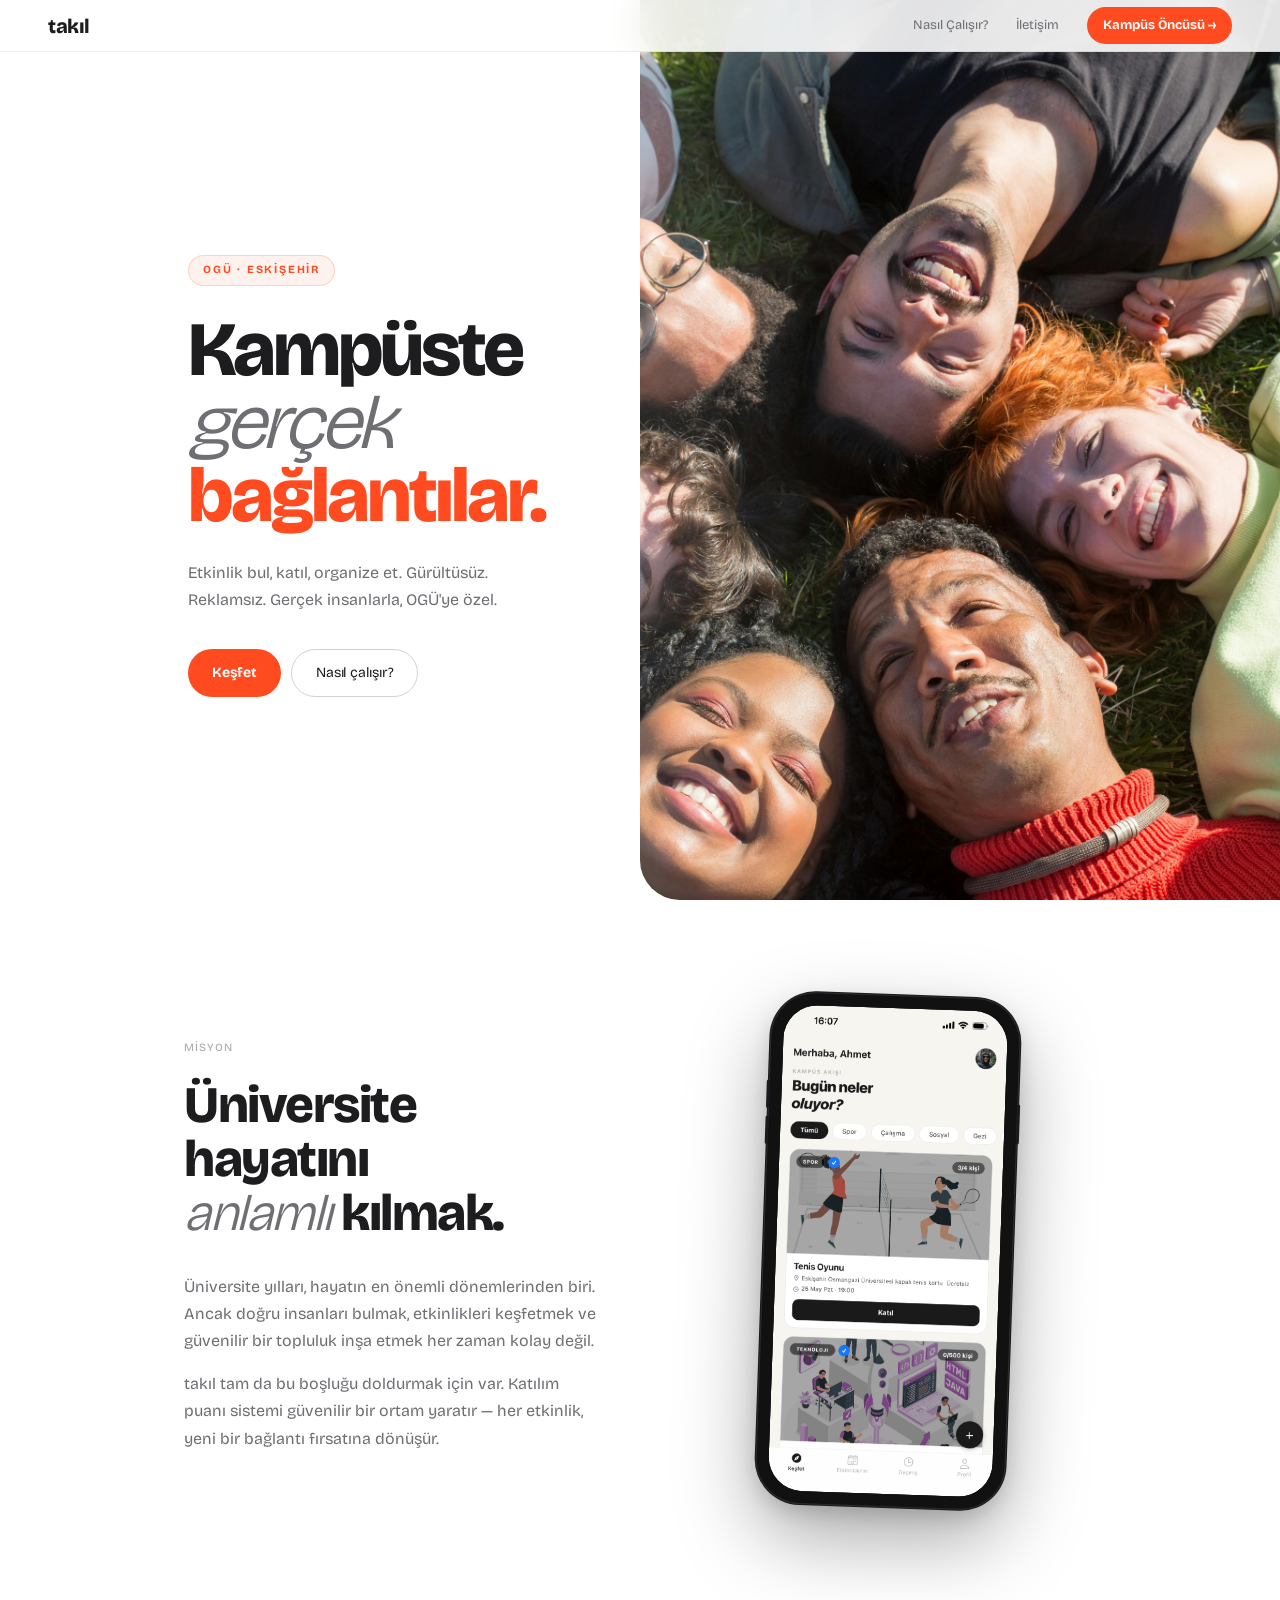
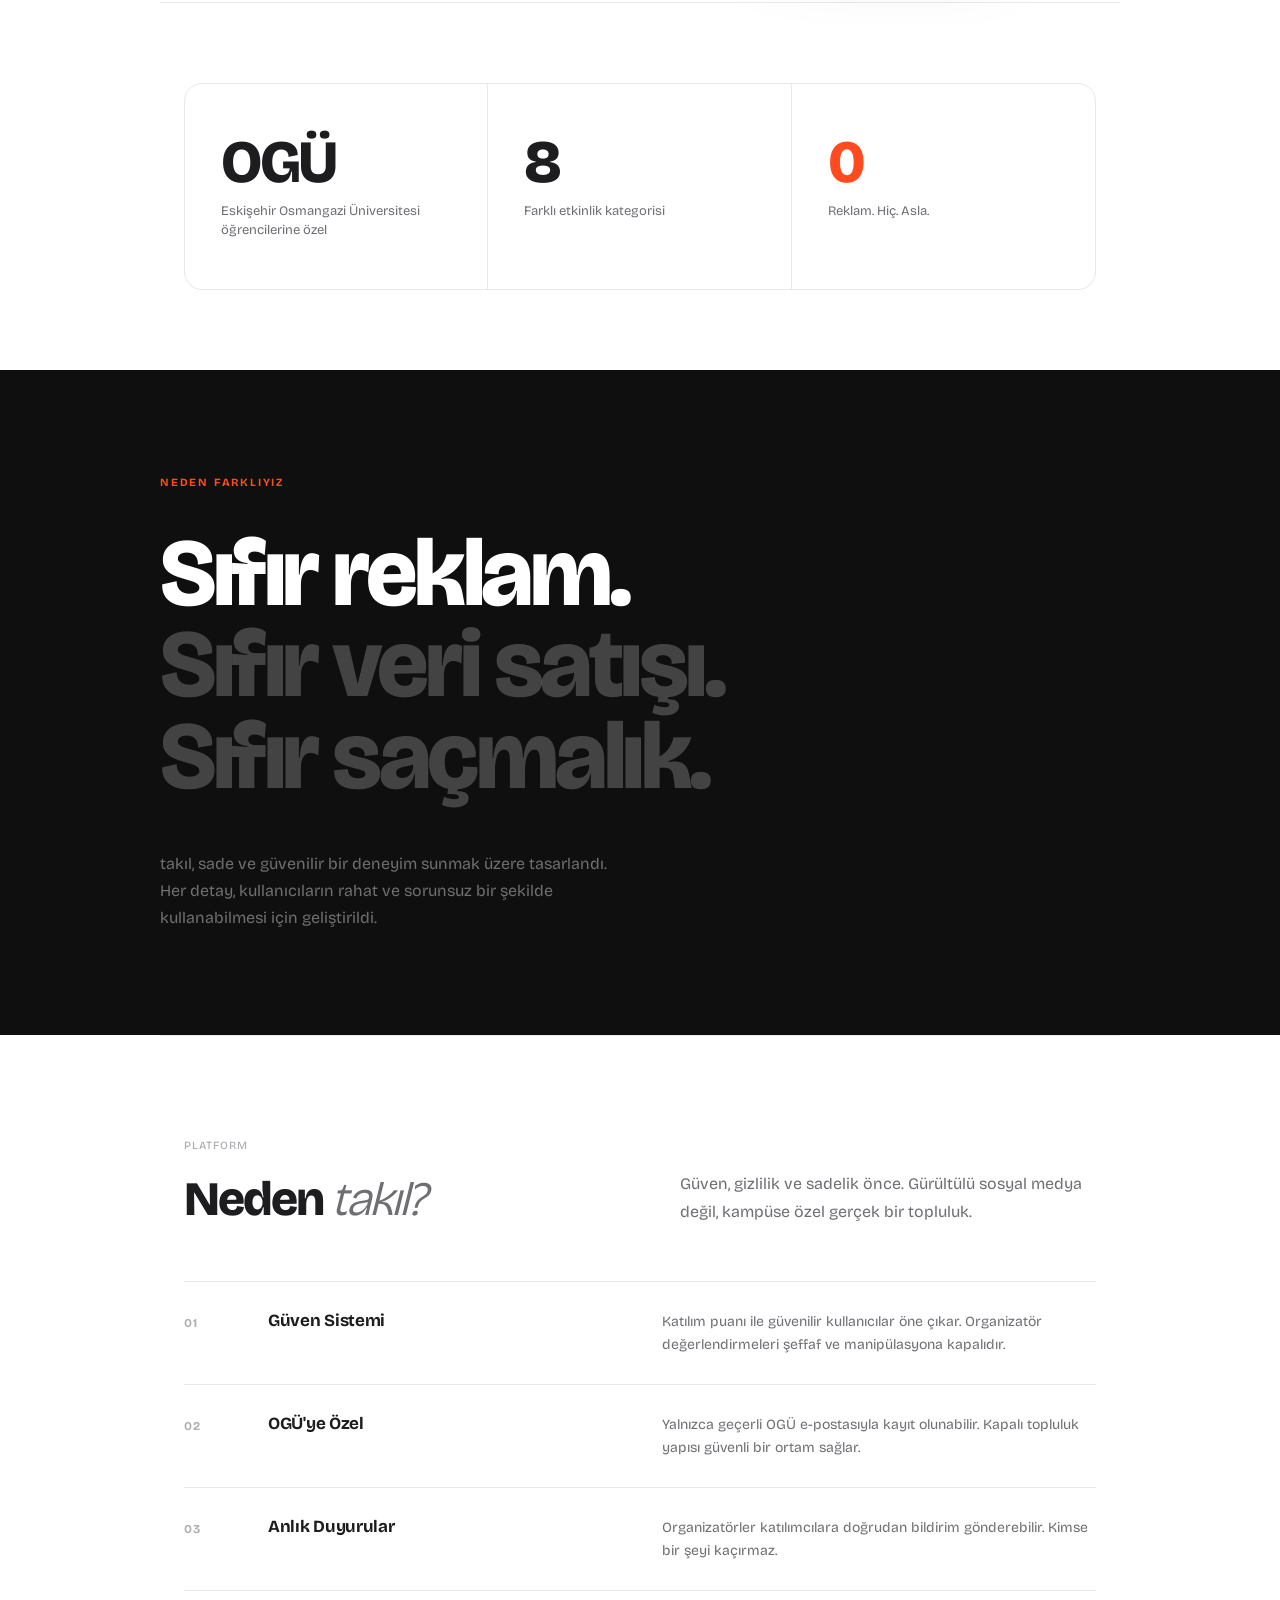
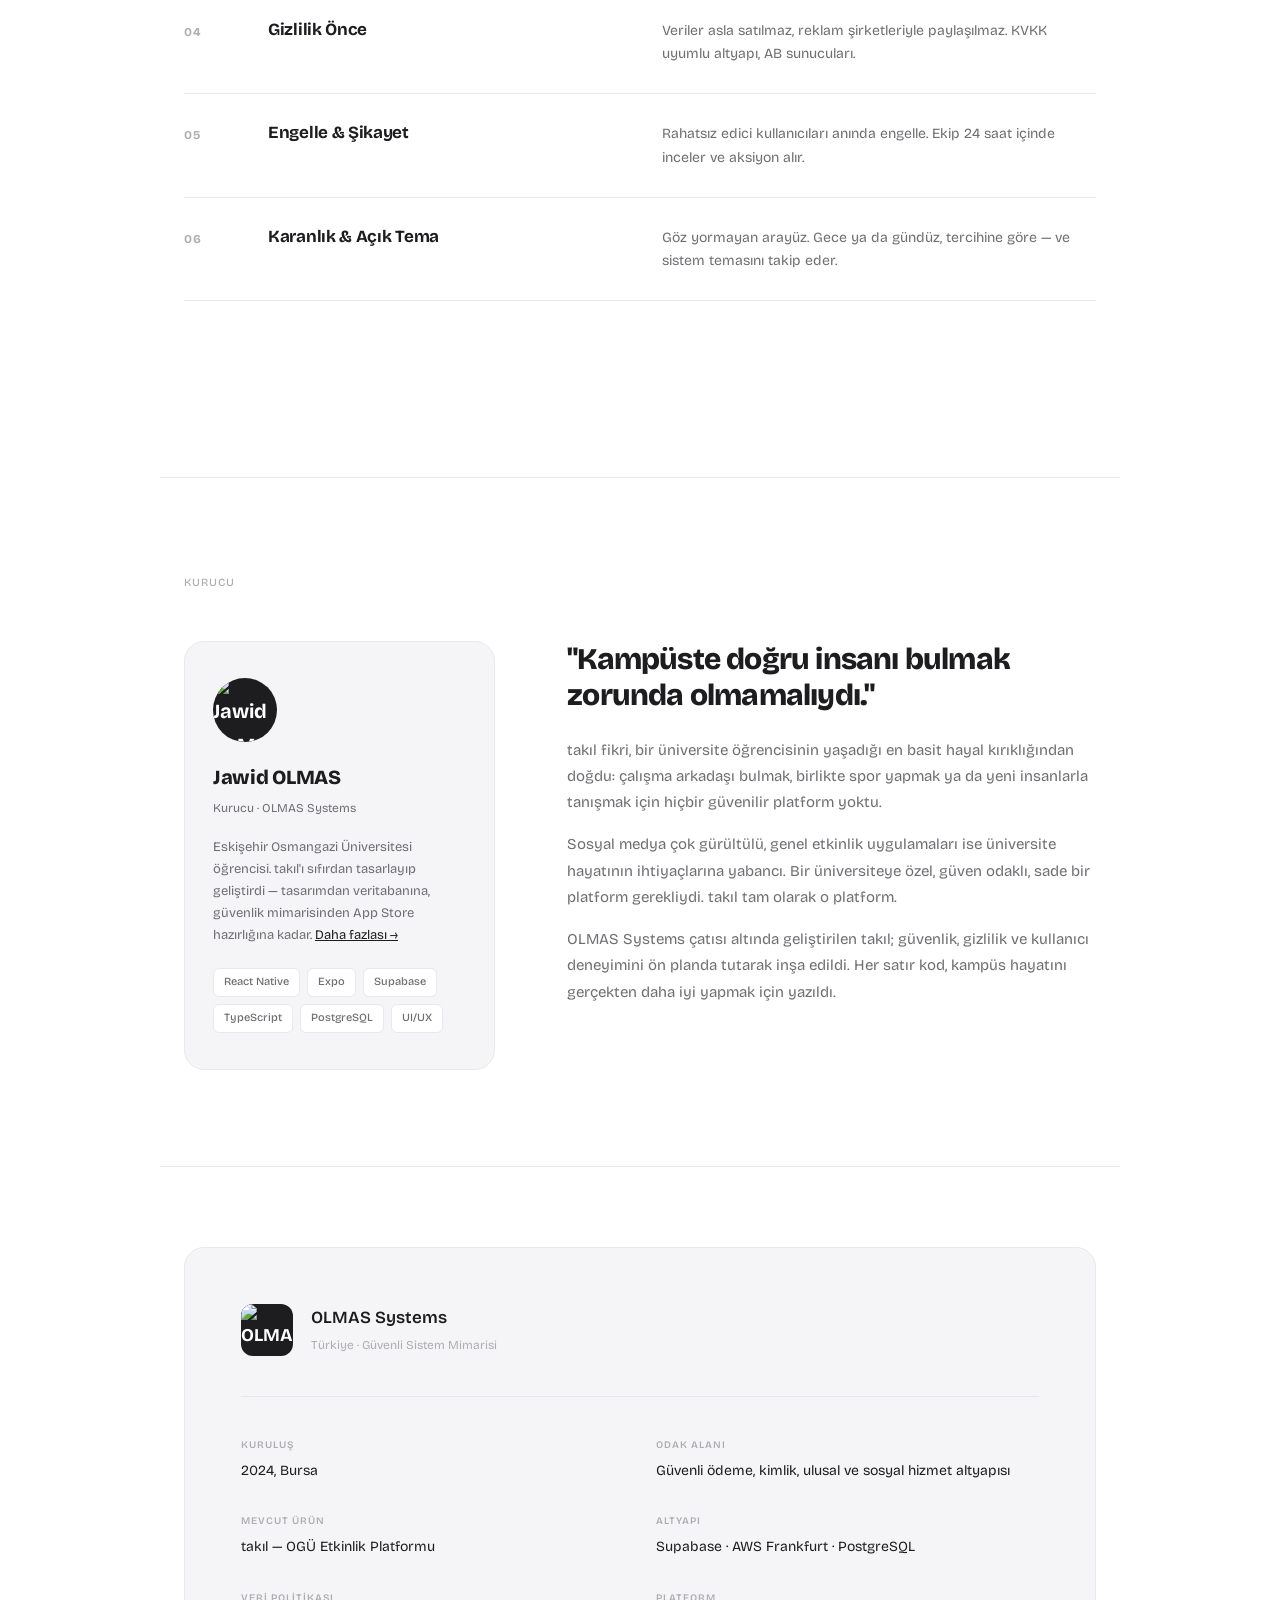
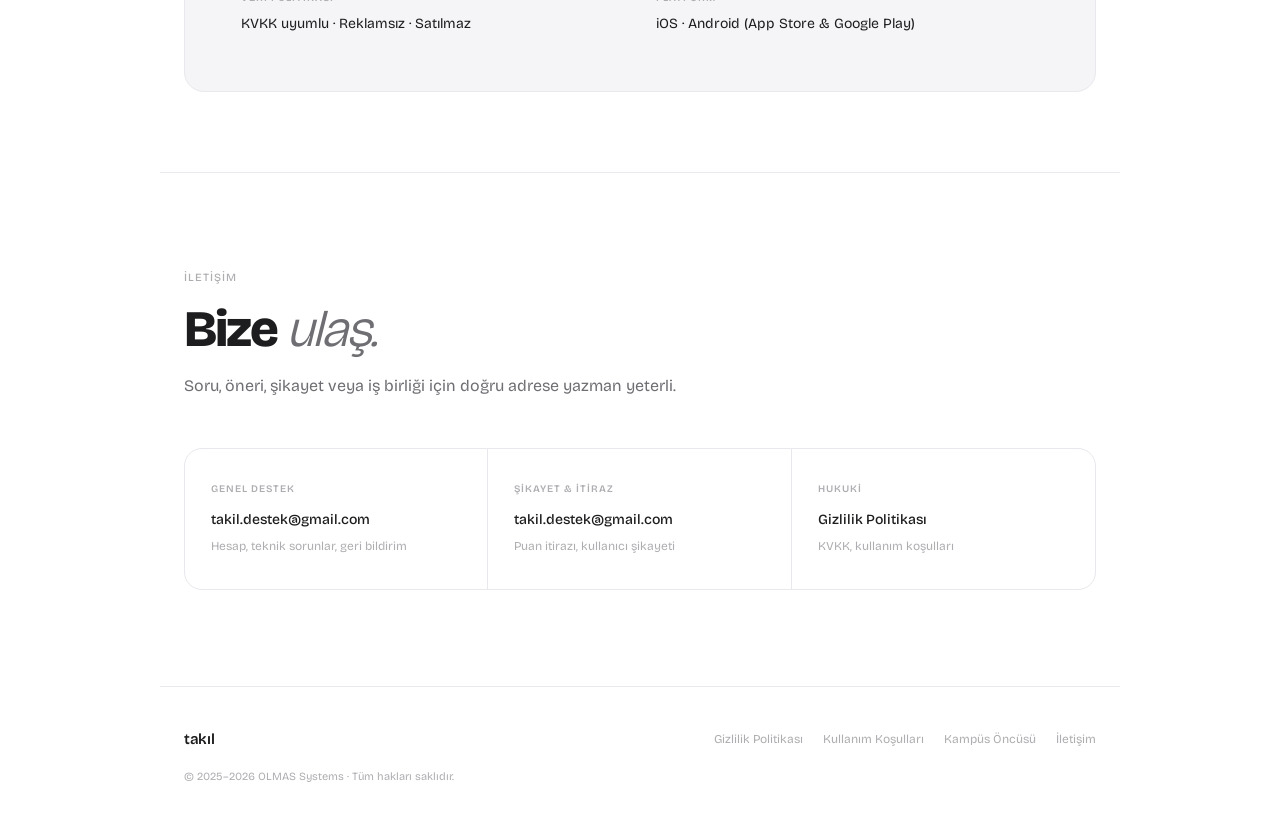
==== index.html @ 7ed05821 "Update index.html" ====
<!DOCTYPE html>
<html lang="tr">
<head>
  <meta charset="UTF-8" />
  <meta name="viewport" content="width=device-width, initial-scale=1.0" />
  <title>takıl — Kampüste gerçek şeyler yap</title>
  <meta name="description" content="takıl, Eskişehir Osmangazi Üniversitesi öğrencileri için sosyal etkinlik platformu." />
  <link rel="icon" type="image/png" href="/favicon.png" />
  <link rel="apple-touch-icon" sizes="180x180" href="/mb-favicon.png" />
  <meta name="theme-color" content="#ffffff" />
  <link rel="preconnect" href="https://fonts.googleapis.com">
  <link rel="preconnect" href="https://fonts.gstatic.com" crossorigin>
  <link href="https://fonts.googleapis.com/css2?family=Bricolage+Grotesque:opsz,wght@12..96,300..800&display=swap" rel="stylesheet">
  <link rel="stylesheet" href="takil.css" />
  <style>

    /* ── ROOT ── */
    :root {
      --accent:      #FF4B1F;
      --accent-soft: rgba(255, 75, 31, 0.08);
      --accent-mid:  rgba(255, 75, 31, 0.20);
    }
    body { font-family: 'Bricolage Grotesque', -apple-system, sans-serif; }

    /* ── NAV ─────────────────────────────────────────────── */
    .nav-logo { font-weight: 800; font-size: 20px; letter-spacing: -0.5px; }
    .nav-cta, .nav-links a.nav-cta { background: var(--accent); font-weight: 700; }
    .nav-cta:hover { opacity: 0.88; }

    /* Hamburger */
    .nav-hamburger {
      display: none;
      flex-direction: column;
      justify-content: center;
      gap: 5px;
      width: 36px;
      height: 36px;
      cursor: pointer;
      background: none;
      border: none;
      padding: 4px;
    }
    .nav-hamburger span {
      display: block;
      width: 22px;
      height: 2px;
      background: var(--text-1);
      border-radius: 2px;
      transition: transform 0.25s, opacity 0.25s;
      transform-origin: center;
    }
    .nav-hamburger.open span:nth-child(1) { transform: translateY(7px) rotate(45deg); }
    .nav-hamburger.open span:nth-child(2) { opacity: 0; }
    .nav-hamburger.open span:nth-child(3) { transform: translateY(-7px) rotate(-45deg); }

    /* Mobile nav overlay */
    .mobile-menu {
      display: none;
      position: fixed;
      top: var(--nav-h);
      left: 0; right: 0; bottom: 0;
      background: rgba(255,255,255,0.97);
      backdrop-filter: blur(20px);
      -webkit-backdrop-filter: blur(20px);
      z-index: 150;
      flex-direction: column;
      align-items: flex-start;
      padding: 32px 28px;
      gap: 4px;
    }
    .mobile-menu.open { display: flex; }
    .mobile-menu a {
      font-size: 26px;
      font-weight: 800;
      letter-spacing: -1px;
      color: var(--text-1);
      text-decoration: none;
      padding: 10px 0;
      border-bottom: 1px solid var(--border-l);
      width: 100%;
      transition: color 0.15s;
    }
    .mobile-menu a:last-child { border-bottom: none; }
    .mobile-menu a.mobile-cta {
      color: var(--accent);
      font-size: 26px;
    }

    /* ── HERO SPLIT ── */
    .hero-split {
      display: grid;
      grid-template-columns: 1fr 1fr;
      min-height: 100svh;
    }

    .hero-left {
      display: flex;
      flex-direction: column;
      justify-content: center;
      padding: calc(var(--nav-h) + 80px) 72px 80px 72px;
      max-width: 560px;
      margin-left: auto;
    }

    .hero-kicker {
      display: inline-flex;
      align-items: center;
      gap: 8px;
      font-size: 11px;
      font-weight: 700;
      letter-spacing: 1.8px;
      text-transform: uppercase;
      color: var(--accent);
      background: var(--accent-soft);
      border: 1px solid var(--accent-mid);
      border-radius: 100px;
      padding: 5px 14px;
      margin-bottom: 28px;
      width: fit-content;
    }

    .hero-left h1 {
      font-size: clamp(52px, 6vw, 88px);
      font-weight: 800;
      line-height: 0.95;
      letter-spacing: -3px;
      color: var(--text-1);
      margin-bottom: 28px;
    }
    .hero-left h1 .accent { color: var(--accent); }
    .hero-left h1 em {
      font-style: italic;
      font-weight: 300;
      color: var(--text-2);
    }

    .hero-desc {
      font-size: 16px;
      color: var(--text-2);
      line-height: 1.65;
      max-width: 380px;
      margin-bottom: 36px;
      font-weight: 400;
    }

    .hero-actions { display: flex; gap: 10px; flex-wrap: wrap; }

    .btn-primary {
      background: var(--accent);
      font-weight: 700;
      letter-spacing: -0.2px;
    }

    /* logo badge overlay on photo */
    .hero-logo-badge {
      position: absolute;
      top: 20px;
      left: 20px;
      width: 48px;
      height: 48px;
      border-radius: 14px;
      overflow: hidden;
      box-shadow: 0 2px 8px rgba(0,0,0,0.18), 0 0 0 1.5px rgba(255,255,255,0.55);
    }
    .hero-logo-badge img {
      width: 100%;
      height: 100%;
      object-fit: cover;
      display: block;
      border-radius: 0;
    }

    /* right photo panel */
    .hero-photo {
      position: relative;
      overflow: hidden;
      border-radius: 0 0 0 40px;
    }
    .hero-photo img {
      width: 100%;
      height: 100%;
      object-fit: cover;
      object-position: center 30%;
      display: block;
    }
    .hero-photo-overlay {
      position: absolute;
      inset: 0;
      background: linear-gradient(
        to right,
        rgba(255,255,255,0.12) 0%,
        transparent 40%
      );
    }

    /* ── MISSION ──── */
    .mission-layout {
      display: grid;
      grid-template-columns: 1fr 1fr;
      gap: 80px;
      align-items: center;
    }
    .mission-statement {
      font-size: clamp(32px, 4vw, 52px);
      font-weight: 800;
      line-height: 1.05;
      letter-spacing: -1.5px;
      color: var(--text-1);
      margin-top: 20px;
      margin-bottom: 32px;
    }
    .mission-statement em {
      font-style: italic;
      font-weight: 300;
      color: var(--text-2);
    }
    .mission-body {
      font-size: 16px;
      color: var(--text-2);
      line-height: 1.7;
      margin-bottom: 16px;
    }

    /* Phone mockup */
    .phone-wrap {
      display: flex;
      justify-content: center;
      align-items: center;
    }
    .phone-frame {
      position: relative;
      width: 248px;
      background: #111;
      border-radius: 44px;
      padding: 12px;
      box-shadow:
        0 0 0 1px rgba(255,255,255,0.08),
        0 0 0 2px #1a1a1a,
        0 32px 80px rgba(0,0,0,0.35),
        0 8px 20px rgba(0,0,0,0.15);
      transform: rotate(2deg);
    }
    .phone-screen {
      width: 100%;
      border-radius: 34px;
      display: block;
      overflow: hidden;
    }
    .phone-screen img {
      width: 100%;
      display: block;
      border-radius: 34px;
    }
    .phone-side-btn {
      position: absolute;
      background: #1a1a1a;
      border-radius: 3px;
    }
    .phone-side-btn.vol-up  { width: 3px; height: 28px; left: -3px; top: 88px; }
    .phone-side-btn.vol-dn  { width: 3px; height: 28px; left: -3px; top: 124px; }
    .phone-side-btn.power   { width: 3px; height: 40px; right: -3px; top: 104px; }

    /* ── STATS ────── */
    .stat-item { text-align: left; padding: 48px 36px; }
    .stat-num {
      font-size: 60px;
      font-weight: 800;
      line-height: 1;
      letter-spacing: -2.5px;
    }
    .stat-num.hot { color: var(--accent); }
    .stat-desc {
      font-size: 13px;
      color: var(--text-2);
      margin-top: 10px;
      line-height: 1.5;
    }

    /* ── MANIFESTO ───────────────────────────────────────── */
    .manifesto-block {
      background: #0f0f0f;
      padding: 104px 24px;
    }
    .manifesto-inner { max-width: var(--max-w); margin: 0 auto; }
    .manifesto-tag {
      font-size: 11px;
      font-weight: 700;
      letter-spacing: 1.8px;
      text-transform: uppercase;
      color: var(--accent);
      margin-bottom: 36px;
      display: block;
    }
    .manifesto-headline {
      font-size: clamp(52px, 7.5vw, 104px);
      font-weight: 800;
      line-height: 0.95;
      letter-spacing: -3.5px;
      color: #fff;
      margin-bottom: 48px;
    }
    .manifesto-headline .dim { color: rgba(255,255,255,0.22); }
    .manifesto-sub {
      font-size: 16px;
      color: rgba(255,255,255,0.4);
      max-width: 460px;
      line-height: 1.7;
      font-weight: 400;
    }

    /* ── FEATURES ────────────────────────────────────────── */
    .features-header {
      display: grid;
      grid-template-columns: 1fr 1fr;
      gap: 80px;
      align-items: end;
      margin-bottom: 56px;
    }
    .section-title { font-weight: 800; letter-spacing: -2px; }
    .section-title em { font-style: italic; font-weight: 300; color: var(--text-2); }
    .features-header-right p { font-size: 16px; color: var(--text-2); line-height: 1.7; }
    .features-lines { border-top: 1px solid var(--border-l); }
    .feature-line {
      display: grid;
      grid-template-columns: 52px 1fr 1.2fr;
      gap: 32px;
      align-items: start;
      padding: 28px 0;
      border-bottom: 1px solid var(--border-l);
      cursor: default;
    }
    .feature-line-num {
      font-size: 12px; font-weight: 700; color: var(--text-3);
      padding-top: 3px; letter-spacing: 0.5px; transition: color 0.15s;
    }
    .feature-line-title {
      font-size: 17px; font-weight: 700; color: var(--text-1);
      letter-spacing: -0.3px; line-height: 1.3; transition: color 0.15s;
    }
    .feature-line-desc { font-size: 14px; color: var(--text-2); line-height: 1.65; }
    .feature-line:hover .feature-line-num   { color: var(--accent); }
    .feature-line:hover .feature-line-title { color: var(--accent); }

    /* ── FOUNDER ─────────────────────────────────────────── */
    .founder-name { font-weight: 800; font-size: 20px; letter-spacing: -0.3px; }
    .founder-story h3 {
      font-size: clamp(22px, 2.5vw, 30px); font-weight: 800;
      letter-spacing: -0.8px; color: var(--text-1); line-height: 1.2; margin-bottom: 24px;
    }
    .founder-story p { font-size: 15px; color: var(--text-2); line-height: 1.75; margin-bottom: 16px; }

    /* ── CONTACT ─────────────────────────────────────────── */
    .contact-header h2 {
      font-size: clamp(32px, 4vw, 52px); font-weight: 800;
      letter-spacing: -2px; color: var(--text-1); line-height: 1.05;
      margin-top: 16px; margin-bottom: 16px;
    }
    .contact-header h2 em { font-style: italic; font-weight: 300; color: var(--text-2); }
    .contact-header p { font-size: 16px; color: var(--text-2); line-height: 1.65; }
    .contact-value:hover { color: var(--accent) !important; text-decoration: none; }

    /* ── RESPONSIVE ──────────────────────────────────────── */
    @media (max-width: 768px) {
      /* nav */
      .nav-links { display: none; }
      .nav-hamburger { display: flex; }
      nav { padding: 0 20px; }

      /* hero */
      .hero-split {
        grid-template-columns: 1fr;
        min-height: auto;
        padding-top: var(--nav-h);
      }
      .hero-photo {
        height: 55vw;
        order: -1;
        border-radius: 0 0 0 28px;
      }
      .hero-left {
        padding: 36px 24px 56px;
        max-width: 100%;
        margin-left: 0;
      }
      .hero-left h1 { font-size: clamp(44px, 11vw, 64px); letter-spacing: -2px; }

      /* mission */
      .mission-layout { grid-template-columns: 1fr; gap: 40px; }
      .phone-wrap { justify-content: center; }
      .phone-frame { width: 200px; }
      

      /* features */
      .features-header { grid-template-columns: 1fr; gap: 20px; 
      .feature-chevron { display: flex; }}
      @media (max-width: 768px) {
        .feature-line {
          grid-template-columns: 40px 1fr 28px;
          gap: 16px;
          cursor: pointer;
          -webkit-tap-highlight-color: transparent;
        }
        .feature-line-desc {
          display: none;
          grid-column: 2 / 4;
          padding-top: 6px;
          padding-bottom: 4px;
          font-size: 13px;
          color: var(--text-2);
          line-height: 1.65;
        }
        .feature-line.open .feature-line-desc { display: block; }
        .feature-chevron {
          width: 28px; height: 28px;
          border-radius: 50%;
          border: 1px solid var(--border-l);
          background: var(--bg-soft);
          display: flex; align-items: center; justify-content: center;
          flex-shrink: 0; margin-top: 0;
          transition: background 0.15s, transform 0.25s;
          color: var(--text-3);
          font-size: 16px; font-weight: 300; line-height: 1;
        }
        .feature-line.open .feature-chevron {
          background: var(--accent);
          color: #fff;
          transform: rotate(45deg);
          border-color: var(--accent);
        }
      }

      /* manifesto */
      .manifesto-block { padding: 72px 20px; }
      .manifesto-headline { letter-spacing: -2px; }

      .stat-item { padding: 32px 20px; }
      .stat-num { font-size: 44px; }
    }

    /* iPad photo width */
    @media (min-width: 769px) and (max-width: 1024px) {
      .hero-left { padding: calc(var(--nav-h) + 56px) 40px 56px 40px; max-width: 480px; margin-left: 0; }
      .hero-left h1 { font-size: clamp(48px, 5.5vw, 72px); }
      .hero-photo img { object-position: center 20%; }
      .hero-split { min-height: 90svh; }
      .feature-chevron { display: none; }
      .feature-line-desc { display: block; }
    }
    .feature-chevron { display: none; }
  </style>
</head>
<body>

  <!-- NAV -->
  <nav>
    <a class="nav-logo" href="index.html">takıl</a>
    <div class="nav-links">
      <a href="how-it-works.html">Nasıl Çalışır?</a>
      <a href="#contact">İletişim</a>
      <a href="ambassadors.html" class="nav-cta">Kampüs Öncüsü →</a>
    </div>
    <button class="nav-hamburger" id="hamburger" aria-label="Menü">
      <span></span><span></span><span></span>
    </button>
  </nav>

  <!-- MOBILE MENU -->
  <div class="mobile-menu" id="mobileMenu">
    <a href="how-it-works.html" onclick="closeMenu()">Nasıl Çalışır?</a>
    <a href="ambassadors.html" onclick="closeMenu()">Kampüs Öncüsü</a>
    <a href="#contact" onclick="closeMenu()">İletişim</a>
    <a href="privacy-policy.html" onclick="closeMenu()">Gizlilik Politikası</a>
    <a href="terms.html" onclick="closeMenu()">Kullanım Koşulları</a>
  <div class="mobile-menu-brand">
  <span class="mmb-name"><span class="mmb-accent">OLMAS</span> Systems</span>
  <span class="mmb-sub">© 2025–2026 · Tüm hakları saklıdır</span>
  </div>
  </div>

  <!-- HERO -->
  <div class="hero-split">
    <div class="hero-left">
      <span class="hero-kicker">OGÜ · Eskişehir</span>
      <h1>Kampüste<br><em>gerçek</em><br><span class="accent">bağlantılar.</span></h1>
      <p class="hero-desc">
        Etkinlik bul, katıl, organize et.
        Gürültüsüz. Reklamsız. Gerçek insanlarla,
        OGÜ'ye özel.
      </p>
      <div class="hero-actions">
        <a href="#mission" class="btn-primary">Keşfet</a>
        <a href="how-it-works.html" class="btn-ghost">Nasıl çalışır?</a>
      </div>
    </div>
    <div class="hero-photo">
      <img
        src="Img/image1.jpg"
        alt="OGÜ kampüs öğrencileri"
        loading="eager"
      />
      <div class="hero-photo-overlay"></div>
    </div>
  </div>

  <!-- MISSION -->
  <section id="mission">
    <div class="mission-layout">
      <div>
        <span class="label">Misyon</span>
        <h2 class="mission-statement">Üniversite hayatını<br><em>anlamlı</em> kılmak.</h2>
        <p class="mission-body">
          Üniversite yılları, hayatın en önemli dönemlerinden biri.
          Ancak doğru insanları bulmak, etkinlikleri keşfetmek ve
          güvenilir bir topluluk inşa etmek her zaman kolay değil.
        </p>
        <p class="mission-body">
          takıl tam da bu boşluğu doldurmak için var.
          Katılım puanı sistemi güvenilir bir ortam yaratır —
          her etkinlik, yeni bir bağlantı fırsatına dönüşür.
        </p>
      </div>
      <div class="phone-wrap">
        <div class="phone-frame">
          <div class="phone-side-btn vol-up"></div>
          <div class="phone-side-btn vol-dn"></div>
          <div class="phone-side-btn power"></div>
          <div class="phone-screen">
            <img src="Img/image3.png" alt="takıl uygulama ekranı" />
          </div>
        </div>
      </div>
    </div>
  </section>

  <hr class="divider" />

  <!-- STATS -->
  <section style="padding-top: 80px; padding-bottom: 80px;">
    <div class="stats-row">
      <div class="stat-item">
        <div class="stat-num">OGÜ</div>
        <div class="stat-desc">Eskişehir Osmangazi Üniversitesi öğrencilerine özel</div>
      </div>
      <div class="stat-item">
        <div class="stat-num">8</div>
        <div class="stat-desc">Farklı etkinlik kategorisi</div>
      </div>
      <div class="stat-item">
        <div class="stat-num hot">0</div>
        <div class="stat-desc">Reklam. Hiç. Asla.</div>
      </div>
    </div>
  </section>

  <!-- MANIFESTO -->
  <div class="manifesto-block">
    <div class="manifesto-inner">
      <span class="manifesto-tag">Neden Farklıyız</span>
      <p class="manifesto-headline">
        Sıfır reklam.<br>
        <span class="dim">Sıfır veri satışı.</span><br>
        <span class="dim">Sıfır saçmalık.</span>
      </p>
      <p class="manifesto-sub">
        takıl, sade ve güvenilir bir deneyim sunmak üzere tasarlandı.
        Her detay, kullanıcıların rahat ve sorunsuz bir şekilde kullanabilmesi için geliştirildi.
      </p>
    </div>
  </div>

  <hr class="divider" />

  <!-- FEATURES -->
  <section id="features" style="padding-top: 96px;">
    <div class="features-header">
      <div class="features-header-left">
        <span class="label">Platform</span>
        <h2 class="section-title" style="margin-top:16px;">Neden <em>takıl?</em></h2>
      </div>
      <div class="features-header-right">
        <p>Güven, gizlilik ve sadelik önce. Gürültülü sosyal medya değil, kampüse özel gerçek bir topluluk.</p>
      </div>
    </div>
    <div class="features-lines">
      <div class="feature-line">
        <div class="feature-line-num">01</div>
        <div class="feature-line-title">Güven Sistemi</div>
        <div class="feature-line-desc">Katılım puanı ile güvenilir kullanıcılar öne çıkar. Organizatör değerlendirmeleri şeffaf ve manipülasyona kapalıdır.</div>
        <div class="feature-chevron">+</div>
      </div>
      <div class="feature-line">
        <div class="feature-line-num">02</div>
        <div class="feature-line-title">OGÜ'ye Özel</div>
        <div class="feature-line-desc">Yalnızca geçerli OGÜ e-postasıyla kayıt olunabilir. Kapalı topluluk yapısı güvenli bir ortam sağlar.</div>
         <div class="feature-chevron">+</div>
      </div>
      <div class="feature-line">
        <div class="feature-line-num">03</div>
        <div class="feature-line-title">Anlık Duyurular</div>
        <div class="feature-line-desc">Organizatörler katılımcılara doğrudan bildirim gönderebilir. Kimse bir şeyi kaçırmaz.</div>
         <div class="feature-chevron">+</div>
      </div>
      <div class="feature-line">
        <div class="feature-line-num">04</div>
        <div class="feature-line-title">Gizlilik Önce</div>
        <div class="feature-line-desc">Veriler asla satılmaz, reklam şirketleriyle paylaşılmaz. KVKK uyumlu altyapı, AB sunucuları.</div>
         <div class="feature-chevron">+</div>
      </div>
      <div class="feature-line">
        <div class="feature-line-num">05</div>
        <div class="feature-line-title">Engelle &amp; Şikayet</div>
        <div class="feature-line-desc">Rahatsız edici kullanıcıları anında engelle. Ekip 24 saat içinde inceler ve aksiyon alır.</div>
          <div class="feature-chevron">+</div>
      </div>
      <div class="feature-line">
        <div class="feature-line-num">06</div>
        <div class="feature-line-title">Karanlık &amp; Açık Tema</div>
        <div class="feature-line-desc">Göz yormayan arayüz. Gece ya da gündüz, tercihine göre — ve sistem temasını takip eder.</div>
          <div class="feature-chevron">+</div>
      </div>
    </div>
  </section>

  <hr class="divider" style="margin-top: 80px;" />

  <!-- FOUNDER -->
  <section id="founder">
    <span class="label" style="display:block; margin-bottom:48px;">Kurucu</span>
    <div class="founder-wrap">
      <div>
        <div class="founder-card">
          <div class="founder-avatar">
            <img src="https://raw.githubusercontent.com/jawidolmas/takil-legal/refs/heads/main/Image2.jpg" alt="Jawid OLMAS" />
          </div>
          <div class="founder-name">Jawid OLMAS</div>
          <div class="founder-role">Kurucu · OLMAS Systems</div>
          <div class="founder-bio">
            Eskişehir Osmangazi Üniversitesi öğrencisi. takıl'ı sıfırdan tasarlayıp geliştirdi —
            tasarımdan veritabanına, güvenlik mimarisinden App Store hazırlığına kadar.
            <a href="founders.html">Daha fazlası →</a>
          </div>
          <div class="founder-tags">
            <span class="founder-tag">React Native</span>
            <span class="founder-tag">Expo</span>
            <span class="founder-tag">Supabase</span>
            <span class="founder-tag">TypeScript</span>
            <span class="founder-tag">PostgreSQL</span>
            <span class="founder-tag">UI/UX</span>
          </div>
        </div>
      </div>
      <div class="founder-story">
        <h3>"Kampüste doğru insanı bulmak zorunda olmamalıydı."</h3>
        <p>takıl fikri, bir üniversite öğrencisinin yaşadığı en basit hayal kırıklığından doğdu: çalışma arkadaşı bulmak, birlikte spor yapmak ya da yeni insanlarla tanışmak için hiçbir güvenilir platform yoktu.</p>
        <p>Sosyal medya çok gürültülü, genel etkinlik uygulamaları ise üniversite hayatının ihtiyaçlarına yabancı. Bir üniversiteye özel, güven odaklı, sade bir platform gerekliydi. takıl tam olarak o platform.</p>
        <p>OLMAS Systems çatısı altında geliştirilen takıl; güvenlik, gizlilik ve kullanıcı deneyimini ön planda tutarak inşa edildi. Her satır kod, kampüs hayatını gerçekten daha iyi yapmak için yazıldı.</p>
      </div>
    </div>
  </section>

  <hr class="divider" />

  <!-- COMPANY -->
  <section style="padding-top:80px; padding-bottom:80px;">
    <div class="company-wrap">
      <div class="company-header">
        <div class="company-logo">
          <img src="https://raw.githubusercontent.com/jawidolmas/takil-legal/refs/heads/main/android-chrome-512x512.png" alt="OLMAS Systems" />
        </div>
        <div>
          <div class="company-name">OLMAS Systems</div>
          <div class="company-tagline">Türkiye · Güvenli Sistem Mimarisi</div>
        </div>
      </div>
      <div class="company-grid">
        <div><div class="company-item-label">Kuruluş</div><div class="company-item-value">2024, Bursa</div></div>
        <div><div class="company-item-label">Odak Alanı</div><div class="company-item-value">Güvenli ödeme, kimlik, ulusal ve sosyal hizmet altyapısı</div></div>
        <div><div class="company-item-label">Mevcut Ürün</div><div class="company-item-value">takıl — OGÜ Etkinlik Platformu</div></div>
        <div><div class="company-item-label">Altyapı</div><div class="company-item-value">Supabase · AWS Frankfurt · PostgreSQL</div></div>
        <div><div class="company-item-label">Veri Politikası</div><div class="company-item-value">KVKK uyumlu · Reklamsız · Satılmaz</div></div>
        <div><div class="company-item-label">Platform</div><div class="company-item-value">iOS · Android (App Store &amp; Google Play)</div></div>
      </div>
    </div>
  </section>

  <hr class="divider" />

  <!-- CONTACT -->
  <section id="contact">
    <div class="contact-header">
      <span class="label" style="display:block; margin-bottom:16px;">İletişim</span>
      <h2>Bize <em>ulaş.</em></h2>
      <p>Soru, öneri, şikayet veya iş birliği için doğru adrese yazman yeterli.</p>
    </div>
    <div class="contact-grid">
      <div class="contact-item">
        <div class="contact-type">Genel Destek</div>
        <a class="contact-value" href="mailto:takil.destek@gmail.com">takil.destek@gmail.com</a>
        <div class="contact-desc">Hesap, teknik sorunlar, geri bildirim</div>
      </div>
      <div class="contact-item">
        <div class="contact-type">Şikayet &amp; İtiraz</div>
        <a class="contact-value" href="mailto:takil.destek@gmail.com">takil.destek@gmail.com</a>
        <div class="contact-desc">Puan itirazı, kullanıcı şikayeti</div>
      </div>
      <div class="contact-item">
        <div class="contact-type">Hukuki</div>
        <a class="contact-value" href="privacy-policy.html">Gizlilik Politikası</a>
        <div class="contact-desc">KVKK, kullanım koşulları</div>
      </div>
    </div>
  </section>

  <hr class="divider" />

  <footer>
    <div class="footer-left">takıl</div>
    <div class="footer-links">
      <a href="privacy-policy.html">Gizlilik Politikası</a>
      <a href="terms.html">Kullanım Koşulları</a>
      <a href="ambassadors.html">Kampüs Öncüsü</a>
      <a href="mailto:takil.destek@gmail.com">İletişim</a>
    </div>
    <div class="footer-copy">© 2025–2026 OLMAS Systems · Tüm hakları saklıdır.</div>
  </footer>

  <script>
    const hamburger = document.getElementById('hamburger');
    const mobileMenu = document.getElementById('mobileMenu');

    hamburger.addEventListener('click', () => {
      const open = mobileMenu.classList.toggle('open');
      hamburger.classList.toggle('open', open);
      document.body.style.overflow = open ? 'hidden' : '';
    });

    function closeMenu() {
      mobileMenu.classList.remove('open');
      hamburger.classList.remove('open');
      document.body.style.overflow = '';
    }

   
    document.addEventListener('click', (e) => {
      if (!hamburger.contains(e.target) && !mobileMenu.contains(e.target)) {
        closeMenu();
      }
    });
document.querySelectorAll('.feature-line').forEach(line => {
  line.addEventListener('click', () => {
    if (window.innerWidth > 768) return;
    line.classList.toggle('open');
  });
});
  </script>

</body>
</html>
---- takil.css ----
/* ============================================================
   takil.css — shared design system
   OLMAS Systems · 2025–2026
   ============================================================ */

*, *::before, *::after { box-sizing: border-box; margin: 0; padding: 0; }

:root {
  --bg:         #ffffff;
  --bg-soft:    #f5f5f7;
  --bg-mid:     #ebebf0;
  --border:     #d2d2d7;
  --border-l:   #e8e8ed;
  --text-1:     #1d1d1f;
  --text-2:     #6e6e73;
  --text-3:     #aeaeb2;
  --accent:     #FF4B1F;
  --accent-soft: rgba(255, 75, 31, 0.08);
  --accent-mid:  rgba(255, 75, 31, 0.20);

  --nav-h:      52px;
  --max-w:      960px;
  --max-w-wide: 1120px;
}

html { scroll-behavior: smooth; }

body {
  background: var(--bg);
  color: var(--text-1);
  font-family: 'Bricolage Grotesque', -apple-system, BlinkMacSystemFont, 'Helvetica Neue', Arial, sans-serif;
  font-size: 15px;
  line-height: 1.7;
  -webkit-font-smoothing: antialiased;
  -moz-osx-font-smoothing: grayscale;
}

/* ── NAVIGATION ─────────────────────────────────────────── */

nav {
  position: fixed; top: 0; left: 0; right: 0; z-index: 200;
  display: flex; align-items: center; justify-content: space-between;
  padding: 0 48px;
  height: var(--nav-h);
  background: rgba(255,255,255,0.88);
  backdrop-filter: saturate(180%) blur(20px);
  -webkit-backdrop-filter: saturate(180%) blur(20px);
  border-bottom: 1px solid rgba(0,0,0,0.07);
}

.nav-logo {
  font-size: 17px; font-weight: 600; letter-spacing: -0.4px;
  color: var(--text-1); text-decoration: none;
  flex-shrink: 0;
}

.nav-links {
  display: flex; align-items: center; gap: 28px;
}

.nav-links a {
  font-size: 13px; color: var(--text-2);
  text-decoration: none; transition: color 0.15s;
  white-space: nowrap;
}

.nav-links a:hover { color: var(--text-1); }

.nav-cta,
.nav-links a.nav-cta {
  display: inline-flex; align-items: center;
  background: var(--accent); color: #fff !important;
  font-size: 13px !important; font-weight: 700;
  padding: 7px 16px; border-radius: 980px;
  transition: opacity 0.15s;
  text-decoration: none;
}

.nav-cta:hover { opacity: 0.88; }

.nav-back {
  font-size: 13px; color: var(--text-2);
  text-decoration: none; transition: color 0.15s;
  display: inline-flex; align-items: center; gap: 5px;
}

.nav-back:hover { color: var(--text-1); }

/* ── HAMBURGER ──────────────────────────────────────────── */

.nav-hamburger {
  display: none;
  flex-direction: column;
  justify-content: center;
  gap: 5px;
  width: 36px; height: 36px;
  cursor: pointer;
  background: none; border: none; padding: 4px;
}
.nav-hamburger span {
  display: block; width: 22px; height: 2px;
  background: var(--text-1); border-radius: 2px;
  transition: transform 0.25s, opacity 0.25s;
  transform-origin: center;
}
.nav-hamburger.open span:nth-child(1) { transform: translateY(7px) rotate(45deg); }
.nav-hamburger.open span:nth-child(2) { opacity: 0; }
.nav-hamburger.open span:nth-child(3) { transform: translateY(-7px) rotate(-45deg); }

/* Mobile nav overlay */
.mobile-menu {
  display: none;
  position: fixed;
  top: var(--nav-h); left: 0; right: 0; bottom: 0;
  background: rgba(255,255,255,0.97);
  backdrop-filter: blur(20px);
  -webkit-backdrop-filter: blur(20px);
  z-index: 150;
  flex-direction: column;
  align-items: flex-start;
  padding: 32px 28px;
  gap: 4px;
}
.mobile-menu.open { display: flex; }
.mobile-menu a {
  font-size: 26px; font-weight: 800; letter-spacing: -1px;
  color: var(--text-1); text-decoration: none;
  padding: 10px 0; border-bottom: 1px solid var(--border-l);
  width: 100%; transition: color 0.15s;
}
.mobile-menu a:last-child { border-bottom: none; }
.mobile-menu a.mobile-cta { color: var(--accent); font-size: 26px; }

@media (max-width: 768px) {
  .nav-links { display: none; }
  .nav-hamburger { display: flex; }
}

/* ── BUTTONS ────────────────────────────────────────────── */

.btn-primary {
  display: inline-flex; align-items: center;
  background: var(--accent); color: #fff;
  font-size: 14px; font-weight: 700;
  padding: 11px 24px; border-radius: 980px;
  text-decoration: none; transition: opacity 0.15s;
  cursor: pointer; border: none; font-family: inherit;
  letter-spacing: -0.1px;
}

.btn-primary:hover { opacity: 0.88; }

.btn-ghost {
  display: inline-flex; align-items: center;
  background: transparent; color: var(--text-1);
  font-size: 14px; font-weight: 400;
  padding: 11px 24px; border-radius: 980px;
  text-decoration: none;
  border: 1px solid var(--border);
  transition: border-color 0.15s, color 0.15s;
  cursor: pointer; font-family: inherit;
  letter-spacing: -0.1px;
}

.btn-ghost:hover { border-color: var(--text-2); }

/* ── LAYOUT PRIMITIVES ──────────────────────────────────── */

.container {
  max-width: var(--max-w);
  margin: 0 auto;
  padding-left: 24px;
  padding-right: 24px;
}

.container--wide {
  max-width: var(--max-w-wide);
  margin: 0 auto;
  padding-left: 24px;
  padding-right: 24px;
}

.divider {
  border: none;
  border-top: 1px solid var(--border-l);
  max-width: var(--max-w);
  margin: 0 auto;
}

.divider--wide {
  border: none;
  border-top: 1px solid var(--border-l);
  max-width: var(--max-w-wide);
  margin: 0 auto;
}

section {
  max-width: var(--max-w);
  margin: 0 auto;
  padding: 96px 24px;
}

/* ── TYPOGRAPHY TOKENS ──────────────────────────────────── */

.label {
  font-size: 11px; font-weight: 500;
  letter-spacing: 1px; text-transform: uppercase;
  color: var(--text-3);
}

.section-title {
  font-size: clamp(32px, 4vw, 48px);
  font-weight: 700; line-height: 1.06;
  letter-spacing: -1.5px;
  color: var(--text-1);
}

.section-title em { font-style: normal; color: var(--text-2); }

.section-body {
  font-size: 16px; color: var(--text-2);
  line-height: 1.7;
}

/* ── HERO (shared base) ─────────────────────────────────── */

.hero-eyebrow {
  display: inline-flex; align-items: center; gap: 8px;
  font-size: 12px; font-weight: 500; letter-spacing: 0.2px;
  color: var(--text-2);
  background: var(--bg-soft);
  border: 1px solid var(--border-l);
  border-radius: 100px;
  padding: 5px 14px;
}

/* ── FEATURES GRID ──────────────────────────────────────── */

.features-grid {
  display: grid; grid-template-columns: repeat(3, 1fr);
  border: 1px solid var(--border-l);
  border-radius: 18px; overflow: hidden;
  margin-top: 48px;
}

.feature-item {
  padding: 36px 28px;
  border-right: 1px solid var(--border-l);
  border-bottom: 1px solid var(--border-l);
  transition: background 0.15s;
}

.feature-item:hover { background: var(--bg-soft); }
.feature-item:nth-child(3n)  { border-right: none; }
.feature-item:nth-child(n+4) { border-bottom: none; }

.feature-icon { display: block; margin-bottom: 16px; color: var(--text-3); }
.feature-title { font-size: 14px; font-weight: 600; color: var(--text-1); margin-bottom: 6px; }
.feature-desc  { font-size: 13px; color: var(--text-2); line-height: 1.6; }

/* ── BENEFITS GRID (ambassadors) ────────────────────────── */

.benefits-grid {
  display: grid; grid-template-columns: repeat(3, 1fr);
  border: 1px solid var(--border-l);
  border-radius: 18px; overflow: hidden;
  margin-top: 48px;
}

.benefit-item {
  padding: 36px 28px;
  border-right: 1px solid var(--border-l);
  border-bottom: 1px solid var(--border-l);
  transition: background 0.15s;
}

.benefit-item:hover { background: var(--bg-soft); }
.benefit-item:nth-child(3n)  { border-right: none; }
.benefit-item:nth-child(n+4) { border-bottom: none; }

.benefit-icon  { display: block; margin-bottom: 18px; color: var(--text-3); }
.benefit-title { font-size: 14px; font-weight: 600; color: var(--text-1); margin-bottom: 8px; }
.benefit-desc  { font-size: 13px; color: var(--text-2); line-height: 1.6; }

/* ── APP CARD / MISSION CARDS ───────────────────────────── */

.app-card {
  background: var(--bg);
  border: 1px solid var(--border-l);
  border-radius: 20px;
  padding: 22px 20px;
  box-shadow: 0 1px 8px rgba(0,0,0,0.04), 0 4px 20px rgba(0,0,0,0.04);
}

.card-label {
  font-size: 10px; font-weight: 600;
  letter-spacing: 1px; text-transform: uppercase;
  color: var(--text-3); margin-bottom: 10px;
}

.card-title { font-size: 14px; font-weight: 600; color: var(--text-1); margin-bottom: 4px; }
.card-meta  { font-size: 12px; color: var(--text-2); line-height: 1.5; }

.card-score {
  display: inline-flex; align-items: center; gap: 5px;
  background: var(--bg-soft); border: 1px solid var(--border-l);
  border-radius: 100px; padding: 3px 10px;
  font-size: 11px; font-weight: 600; color: var(--text-1);
  margin-top: 12px;
}

.card-pill {
  display: inline-block;
  background: var(--bg-soft); border: 1px solid var(--border-l);
  border-radius: 6px; padding: 4px 10px;
  font-size: 11px; color: var(--text-2);
  margin: 3px 3px 0 0;
}

/* ── STATS BAR ──────────────────────────────────────────── */

.stats-row {
  display: grid; grid-template-columns: repeat(3, 1fr);
  border: 1px solid var(--border-l);
  border-radius: 18px; overflow: hidden;
}

.stat-item {
  padding: 40px 32px; text-align: center;
  border-right: 1px solid var(--border-l);
}

.stat-item:last-child { border-right: none; }

.stat-num {
  font-size: 52px; font-weight: 700; line-height: 1;
  color: var(--text-1); letter-spacing: -2px;
}

.stat-desc { font-size: 13px; color: var(--text-2); margin-top: 8px; }

/* ── FOUNDER ────────────────────────────────────────────── */

.founder-wrap {
  display: grid; grid-template-columns: 1fr 1.7fr;
  gap: 72px; align-items: start;
}

.founder-card {
  background: var(--bg-soft);
  border: 1px solid var(--border-l);
  border-radius: 20px; padding: 36px 28px;
}

.founder-avatar {
  width: 64px; height: 64px; border-radius: 50%;
  background: var(--text-1);
  display: flex; align-items: center; justify-content: center;
  font-size: 20px; font-weight: 700; color: #fff;
  margin-bottom: 18px; overflow: hidden;
}

.founder-avatar img {
  width: 100%; height: 100%;
  object-fit: cover; object-position: center;
  border-radius: 50%; display: block;
}

.founder-name { font-size: 18px; font-weight: 600; color: var(--text-1); margin-bottom: 4px; }
.founder-role { font-size: 12px; color: var(--text-2); margin-bottom: 18px; }

.founder-bio {
  font-size: 13px; color: var(--text-2);
  line-height: 1.7; margin-bottom: 22px;
}

.founder-bio a { color: var(--text-1); }

.founder-tags { display: flex; flex-wrap: wrap; gap: 7px; }

.founder-tag {
  background: var(--bg); border: 1px solid var(--border-l);
  border-radius: 6px; padding: 4px 10px;
  font-size: 11px; color: var(--text-2); font-weight: 500;
}

.founder-story h3 {
  font-size: 26px; font-weight: 700; letter-spacing: -0.5px;
  color: var(--text-1); line-height: 1.25; margin-bottom: 24px;
}

.founder-story p {
  font-size: 15px; color: var(--text-2);
  line-height: 1.75; margin-bottom: 16px;
}

.founder-story p:last-child { margin-bottom: 0; }

/* ── COMPANY ────────────────────────────────────────────── */

.company-wrap {
  background: var(--bg-soft); border: 1px solid var(--border-l);
  border-radius: 20px; padding: 56px;
}

.company-header {
  display: flex; align-items: center; gap: 18px;
  margin-bottom: 40px; padding-bottom: 40px;
  border-bottom: 1px solid var(--border-l);
}

.company-logo {
  width: 52px; height: 52px;
  background: var(--text-1); border-radius: 12px;
  display: flex; align-items: center; justify-content: center;
  font-size: 18px; font-weight: 700; color: #fff;
  overflow: hidden; flex-shrink: 0;
}

.company-logo img { width: 100%; height: 100%; object-fit: cover; display: block; }

.company-name    { font-size: 17px; font-weight: 600; color: var(--text-1); }
.company-tagline { font-size: 12px; color: var(--text-3); margin-top: 2px; }

.company-grid { display: grid; grid-template-columns: 1fr 1fr; gap: 32px; }

.company-item-label {
  font-size: 10px; font-weight: 600;
  letter-spacing: 1px; text-transform: uppercase;
  color: var(--text-3); margin-bottom: 6px;
}

.company-item-value { font-size: 14px; color: var(--text-1); line-height: 1.55; }

/* ── CONTACT GRID ───────────────────────────────────────── */

.contact-grid {
  display: grid; grid-template-columns: repeat(3, 1fr);
  border: 1px solid var(--border-l);
  border-radius: 18px; overflow: hidden;
  margin-top: 48px;
}

.contact-item {
  padding: 32px 26px;
  border-right: 1px solid var(--border-l);
  transition: background 0.15s;
}

.contact-item:last-child { border-right: none; }
.contact-item:hover { background: var(--bg-soft); }

.contact-type {
  font-size: 10px; font-weight: 600;
  letter-spacing: 1px; text-transform: uppercase;
  color: var(--text-3); margin-bottom: 10px;
}

.contact-value {
  font-size: 14px; font-weight: 500;
  color: var(--text-1); text-decoration: none; word-break: break-all;
  display: block; margin-bottom: 5px;
}

.contact-value:hover { text-decoration: underline; }
.contact-desc { font-size: 12px; color: var(--text-3); }

/* ── FORMS ──────────────────────────────────────────────── */

.form-wrap {
  max-width: 680px;
  background: var(--bg-soft); border: 1px solid var(--border-l);
  border-radius: 20px; padding: 48px;
  margin-top: 56px;
}

.form-header { margin-bottom: 36px; }

.form-header h3 {
  font-size: 22px; font-weight: 700; letter-spacing: -0.5px;
  color: var(--text-1); margin-bottom: 8px;
}

.form-header p { font-size: 14px; color: var(--text-2); }

.form-grid {
  display: grid; grid-template-columns: 1fr 1fr;
  gap: 20px; margin-bottom: 28px;
}

.form-group { display: flex; flex-direction: column; gap: 6px; }

.form-label {
  font-size: 12px; font-weight: 500; letter-spacing: 0.1px;
  color: var(--text-1);
}

.form-input,
.form-select {
  appearance: none;
  -webkit-appearance: none;
  width: 100%;
  background: var(--bg);
  border: 1px solid var(--border-l);
  border-radius: 10px;
  padding: 11px 14px;
  font-size: 14px; color: var(--text-1);
  font-family: inherit;
  transition: border-color 0.15s, box-shadow 0.15s;
  outline: none;
}

.form-input::placeholder { color: var(--text-3); }

.form-input:focus,
.form-select:focus {
  border-color: var(--border);
  box-shadow: 0 0 0 3px rgba(0,0,0,0.06);
}

.form-input.error { border-color: #e0352b; }

.form-select-wrap { position: relative; }

.form-select-wrap::after {
  content: '';
  position: absolute; right: 14px; top: 50%;
  transform: translateY(-50%);
  width: 0; height: 0;
  border-left: 4px solid transparent;
  border-right: 4px solid transparent;
  border-top: 5px solid var(--text-3);
  pointer-events: none;
}

.field-error {
  display: none;
  font-size: 12px; color: #e0352b;
}

.kvkk-box {
  background: var(--bg); border: 1px solid var(--border-l);
  border-radius: 12px; padding: 24px;
  margin-bottom: 28px;
}

.kvkk-title {
  font-size: 12px; font-weight: 600; letter-spacing: 0.5px;
  text-transform: uppercase; color: var(--text-3); margin-bottom: 10px;
}

.kvkk-text {
  font-size: 13px; color: var(--text-2);
  line-height: 1.65; margin-bottom: 16px;
}

.kvkk-text a { color: var(--text-1); }

.checkbox-group { display: flex; flex-direction: column; gap: 10px; }

.checkbox-label {
  display: flex; align-items: flex-start; gap: 10px;
  font-size: 13px; color: var(--text-2); line-height: 1.55;
  cursor: pointer;
}

.checkbox-label input[type="checkbox"] {
  flex-shrink: 0; width: 16px; height: 16px;
  margin-top: 2px; cursor: pointer; accent-color: var(--text-1);
}

.form-footer {
  display: flex; align-items: center;
  justify-content: space-between; gap: 20px; flex-wrap: wrap;
}

.form-note { font-size: 12px; color: var(--text-3); max-width: 340px; }

/* ── SUCCESS STATE ──────────────────────────────────────── */

.success-state {
  display: none; text-align: center; padding: 64px 24px;
}

.success-state.visible { display: block; }

.success-icon {
  width: 48px; height: 48px; border-radius: 50%;
  background: var(--bg-mid); border: 1px solid var(--border-l);
  display: flex; align-items: center; justify-content: center;
  margin: 0 auto 20px; color: var(--text-1);
}

.success-title {
  font-size: 24px; font-weight: 700; letter-spacing: -0.5px;
  color: var(--text-1); margin-bottom: 12px;
}

.success-text { font-size: 15px; color: var(--text-2); line-height: 1.7; }

/* ── FOOTER ─────────────────────────────────────────────── */

footer {
  max-width: var(--max-w);
  margin: 0 auto;
  padding: 40px 24px 48px;
  display: flex; align-items: center;
  justify-content: space-between;
  flex-wrap: wrap; gap: 16px;
}

.footer-left {
  font-size: 15px; font-weight: 600;
  color: var(--text-1); letter-spacing: -0.3px;
}

.footer-links { display: flex; gap: 20px; flex-wrap: wrap; }

.footer-links a {
  font-size: 12px; color: var(--text-3);
  text-decoration: none; transition: color 0.15s;
}

.footer-links a:hover { color: var(--text-2); }

.footer-copy {
  font-size: 11px; color: var(--text-3);
  width: 100%;
}

/* ── PROSE (legal pages) ────────────────────────────────── */

.prose {
  max-width: 680px;
  padding: calc(var(--nav-h) + 72px) 24px 80px;
  margin: 0 auto;
}

.prose h1 {
  font-size: 28px; font-weight: 700; letter-spacing: -0.8px;
  color: var(--text-1); margin-bottom: 6px; line-height: 1.15;
}

.prose .meta {
  font-size: 12px; color: var(--text-3); margin-bottom: 48px;
}

.prose h2 {
  font-size: 15px; font-weight: 600;
  color: var(--text-1); margin-top: 40px; margin-bottom: 8px;
}

.prose p,
.prose li {
  font-size: 14px; color: var(--text-2); line-height: 1.75;
}

.prose ul { padding-left: 20px; margin-top: 8px; }
.prose ul li { margin-bottom: 4px; }
.prose a { color: var(--text-1); }

.prose hr {
  border: none; border-top: 1px solid var(--border-l);
  margin: 48px 0;
}

.prose .footer-note { font-size: 12px; color: var(--text-3); }

/* ── VIBE CARDS (ambassadors) ───────────────────────────── */

.vibe-wrap {
  display: grid; grid-template-columns: 1fr 1fr;
  gap: 24px; margin-top: 48px;
}

.vibe-card {
  background: var(--bg-soft);
  border: 1px solid var(--border-l);
  border-radius: 16px; padding: 32px 28px;
}

.vibe-card-title {
  font-size: 11px; font-weight: 600;
  text-transform: uppercase; letter-spacing: 1px;
  color: var(--text-3); margin-bottom: 20px;
}

.vibe-list { list-style: none; display: flex; flex-direction: column; gap: 12px; }

.vibe-list li {
  display: flex; align-items: flex-start; gap: 10px;
  font-size: 13px; color: var(--text-2); line-height: 1.55;
}

.vibe-list li::before {
  content: '';
  display: block; flex-shrink: 0;
  width: 5px; height: 5px;
  border-radius: 50%; background: var(--text-3);
  margin-top: 7px;
}

/* ── PROCESS STEPS (how-it-works) ───────────────────────── */

.steps-list { display: flex; flex-direction: column; gap: 0; margin-top: 64px; }

.step-row {
  display: grid; grid-template-columns: 64px 1fr;
  gap: 0 32px; padding: 40px 0;
  border-top: 1px solid var(--border-l);
}

.step-row:last-child { border-bottom: 1px solid var(--border-l); }

.step-num {
  font-size: 13px; font-weight: 600; color: var(--text-3);
  padding-top: 3px;
}

.step-content h3 {
  font-size: 20px; font-weight: 700; letter-spacing: -0.4px;
  color: var(--text-1); margin-bottom: 10px; line-height: 1.2;
}

.step-content p { font-size: 15px; color: var(--text-2); line-height: 1.7; }

/* ── SCORE SYSTEM EXPLAINER ─────────────────────────────── */

.score-explainer {
  background: var(--bg-soft); border: 1px solid var(--border-l);
  border-radius: 18px; padding: 48px;
  margin-top: 64px;
}

.score-explainer h3 {
  font-size: 22px; font-weight: 700; letter-spacing: -0.5px;
  color: var(--text-1); margin-bottom: 12px;
}

.score-explainer p { font-size: 15px; color: var(--text-2); line-height: 1.7; }

.score-scale {
  display: flex; gap: 2px; margin-top: 32px; height: 8px; border-radius: 100px; overflow: hidden;
}

.score-scale-block { flex: 1; }

.score-labels {
  display: flex; justify-content: space-between;
  margin-top: 10px;
}

.score-labels span { font-size: 11px; color: var(--text-3); }

/* ── RESPONSIVE ─────────────────────────────────────────── */

@media (max-width: 768px) {
  nav { padding: 0 20px; }
  .nav-links { display: none; }

  section { padding: 64px 20px; }

  .features-grid,
  .benefits-grid { grid-template-columns: 1fr; }

  .feature-item,
  .benefit-item {
    border-right: none;
    border-bottom: 1px solid var(--border-l);
  }

  .feature-item:last-child,
  .benefit-item:last-child { border-bottom: none; }

  .stats-row { grid-template-columns: 1fr; }
  .stat-item { border-right: none; border-bottom: 1px solid var(--border-l); }
  .stat-item:last-child { border-bottom: none; }

  .founder-wrap { grid-template-columns: 1fr; gap: 40px; }

  .company-wrap { padding: 28px 20px; }
  .company-grid { grid-template-columns: 1fr; gap: 24px; }

  .contact-grid { grid-template-columns: 1fr; }
  .contact-item { border-right: none; border-bottom: 1px solid var(--border-l); }
  .contact-item:last-child { border-bottom: none; }

  .form-wrap { padding: 28px 20px; }
  .form-grid { grid-template-columns: 1fr; }

  .form-footer { flex-direction: column; align-items: flex-start; }

  .vibe-wrap { grid-template-columns: 1fr; }

  .step-row { grid-template-columns: 40px 1fr; gap: 0 20px; }

  .score-explainer { padding: 28px 20px; }

  footer { flex-direction: column; align-items: flex-start; }
  .footer-links { flex-wrap: wrap; }

  .prose { padding: calc(var(--nav-h) + 48px) 20px 64px; }
}

@media (max-width: 480px) {
  .stat-num { font-size: 40px; }
  .section-title { letter-spacing: -1px; }
}

/* ── MOBILE MENU BRAND FOOTER ── */
.mobile-menu-brand {
  margin-top: auto;
  padding-top: 24px;
  padding-bottom: 8px;
  border-top: 1px solid var(--border-l);
  width: 100%;
  display: flex;
  flex-direction: column;
  gap: 4px;
}
.mmb-label {
  font-size: 10px;
  font-weight: 700;
  letter-spacing: 1.8px;
  text-transform: uppercase;
  color: var(--text-3);
}
.mmb-name {
  font-size: 28px;
  font-weight: 800;
  letter-spacing: -1px;
  line-height: 1;
  color: var(--text-2);
}
.mmb-name .mmb-accent {
  color: var(--accent);
}
.mmb-sub {
  font-size: 11px;
  color: var(--text-3);
  font-weight: 500;
  margin-top: 2px;
}
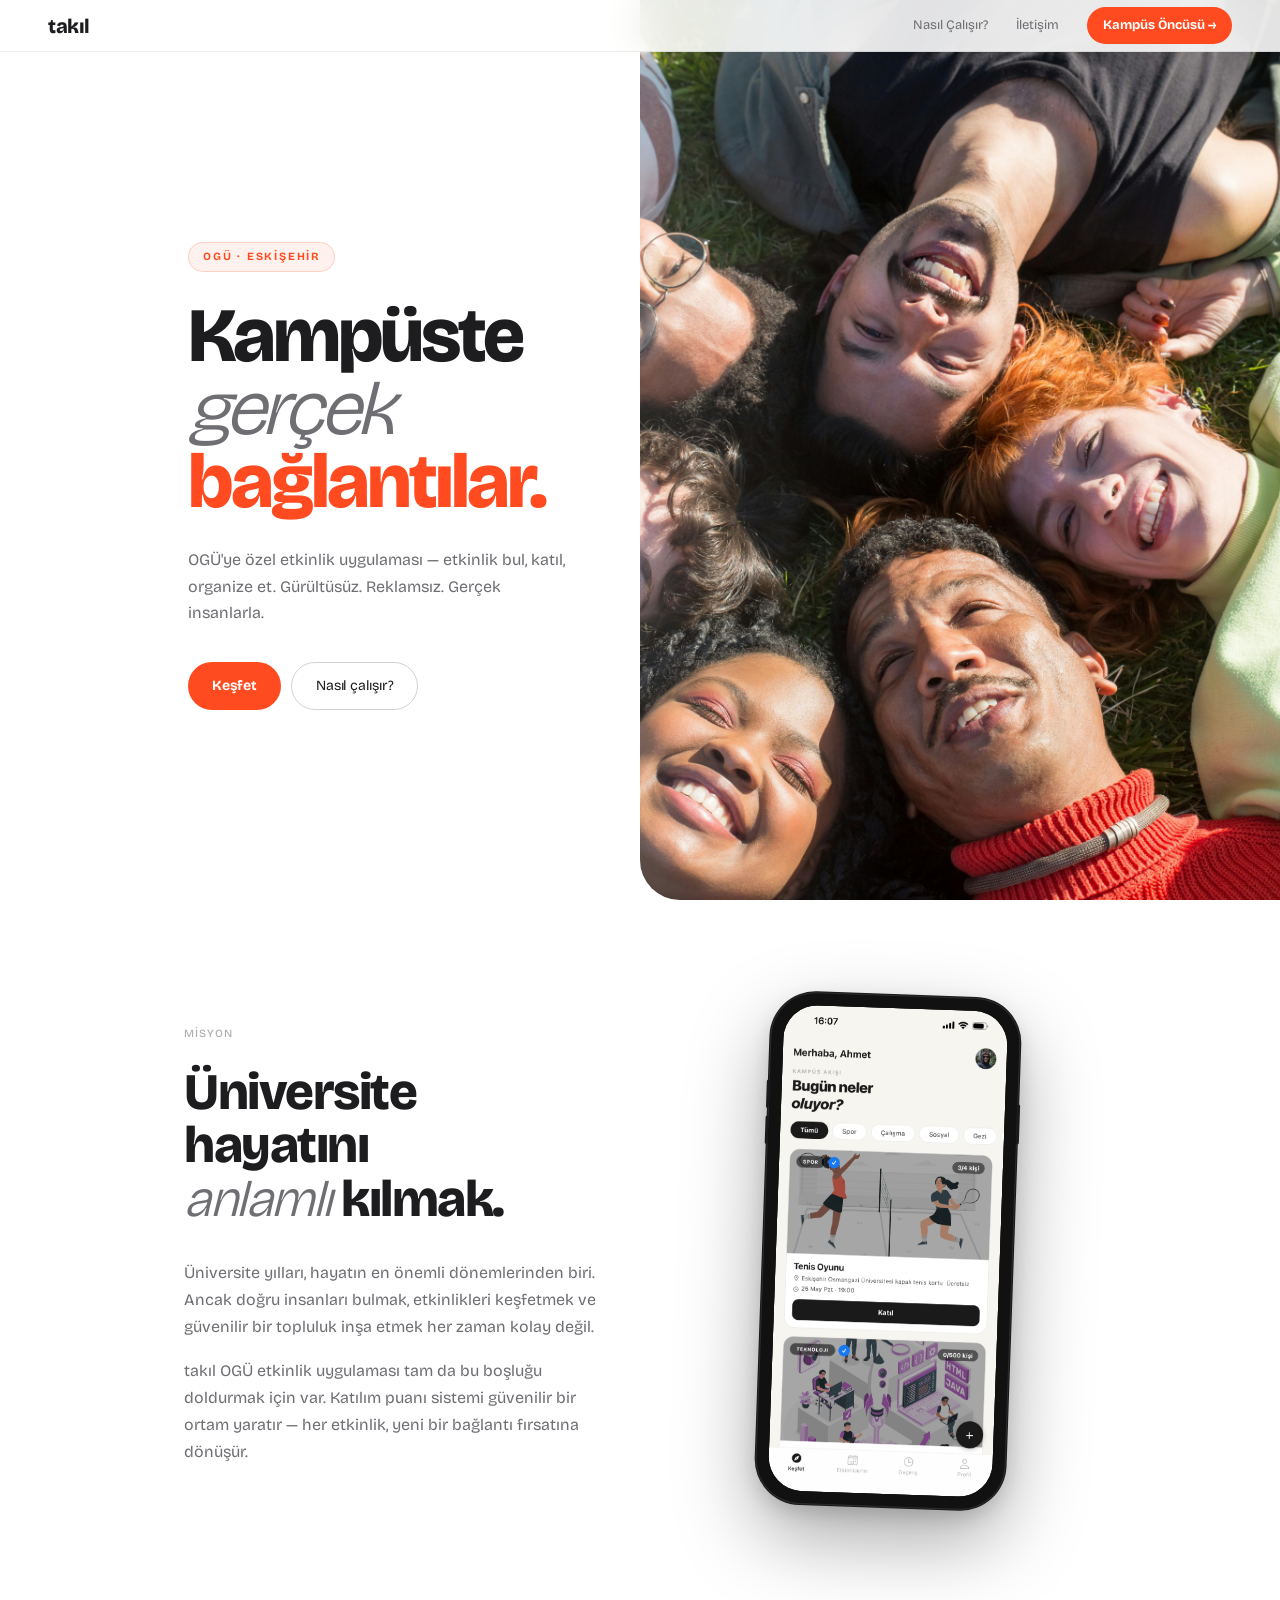
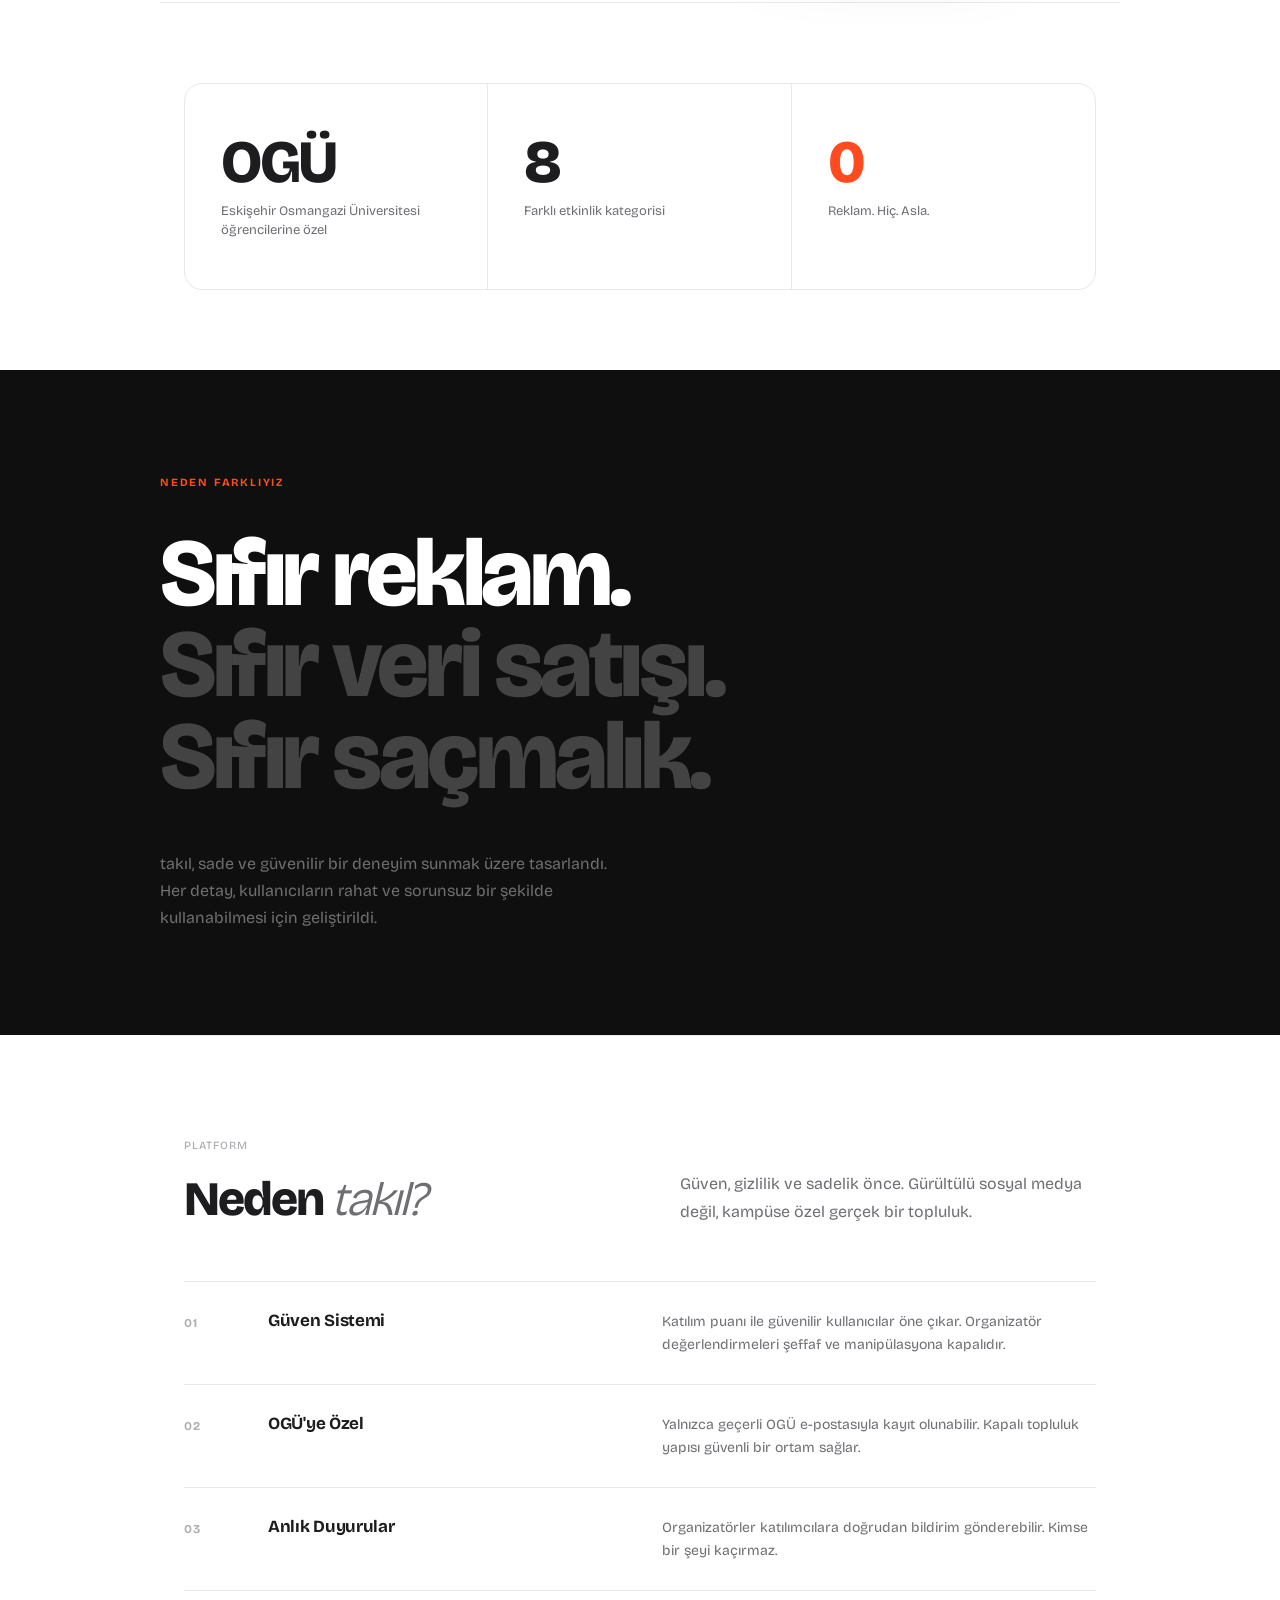
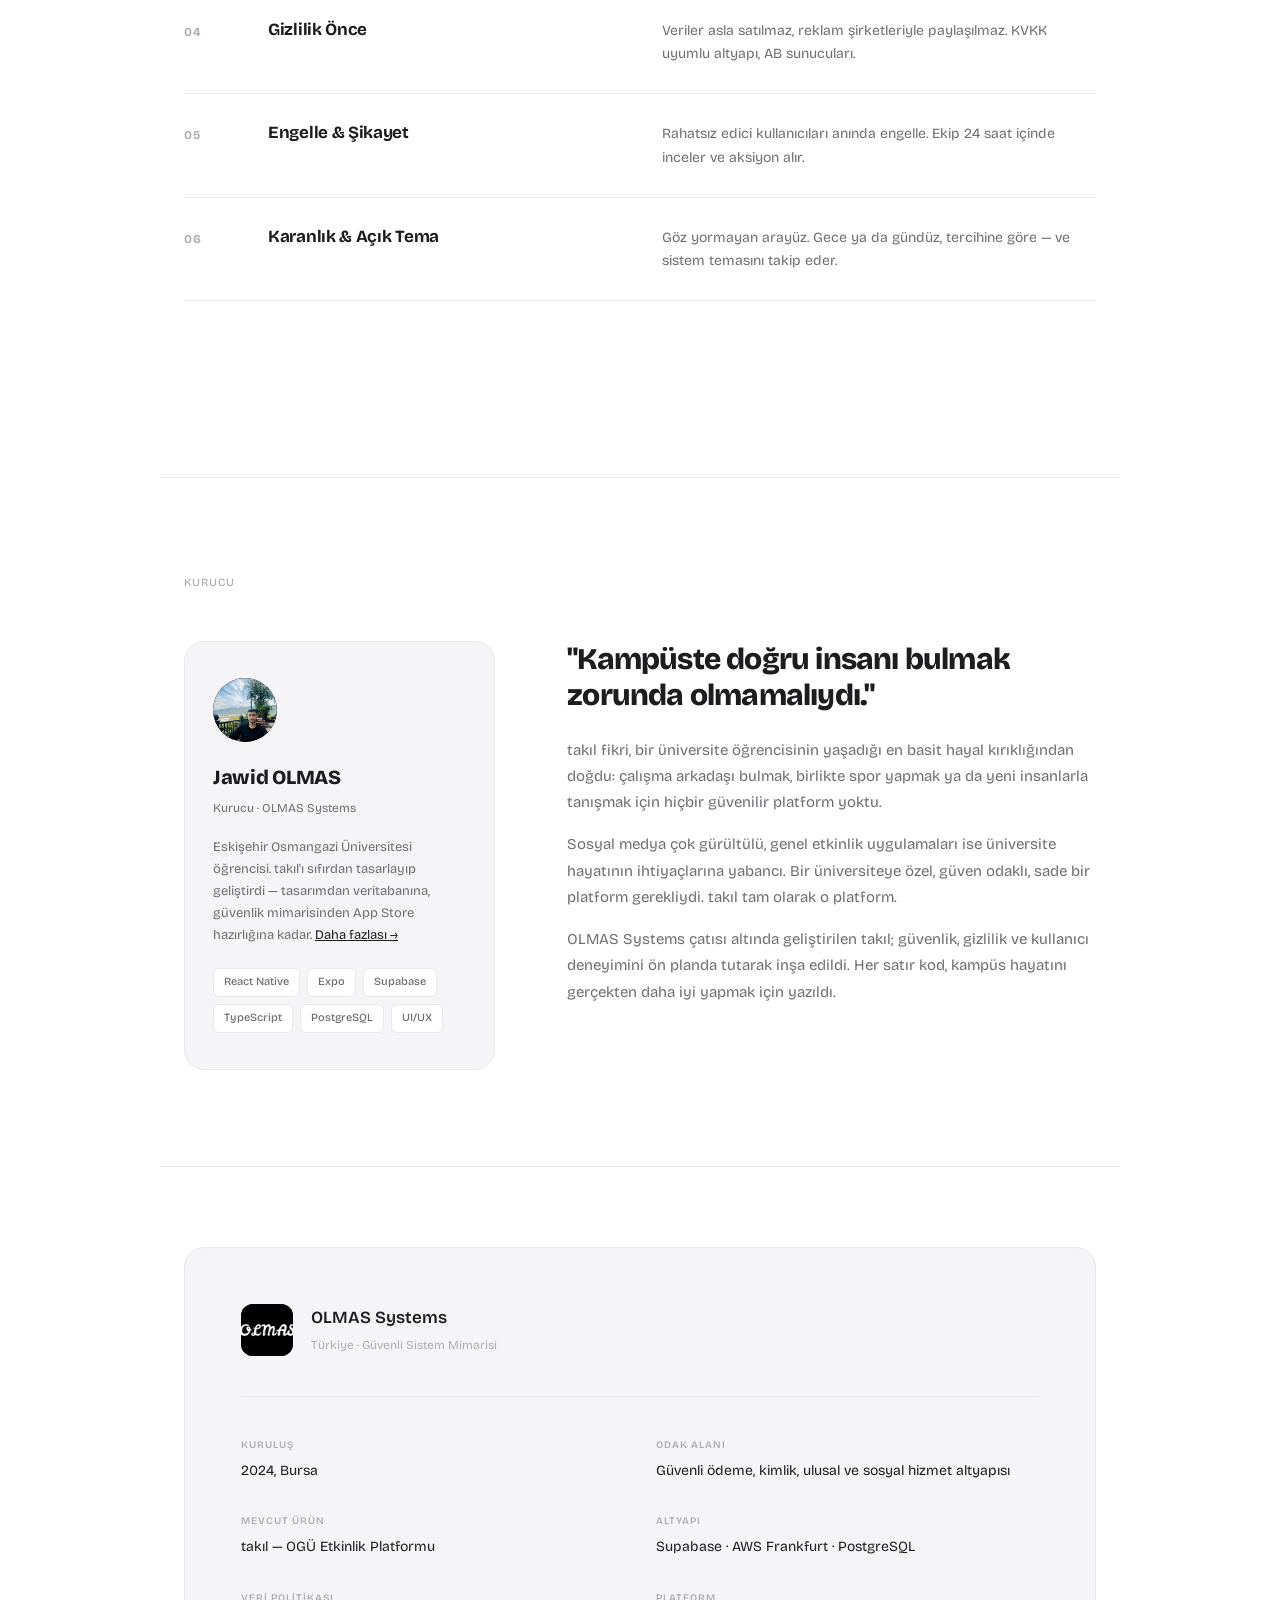
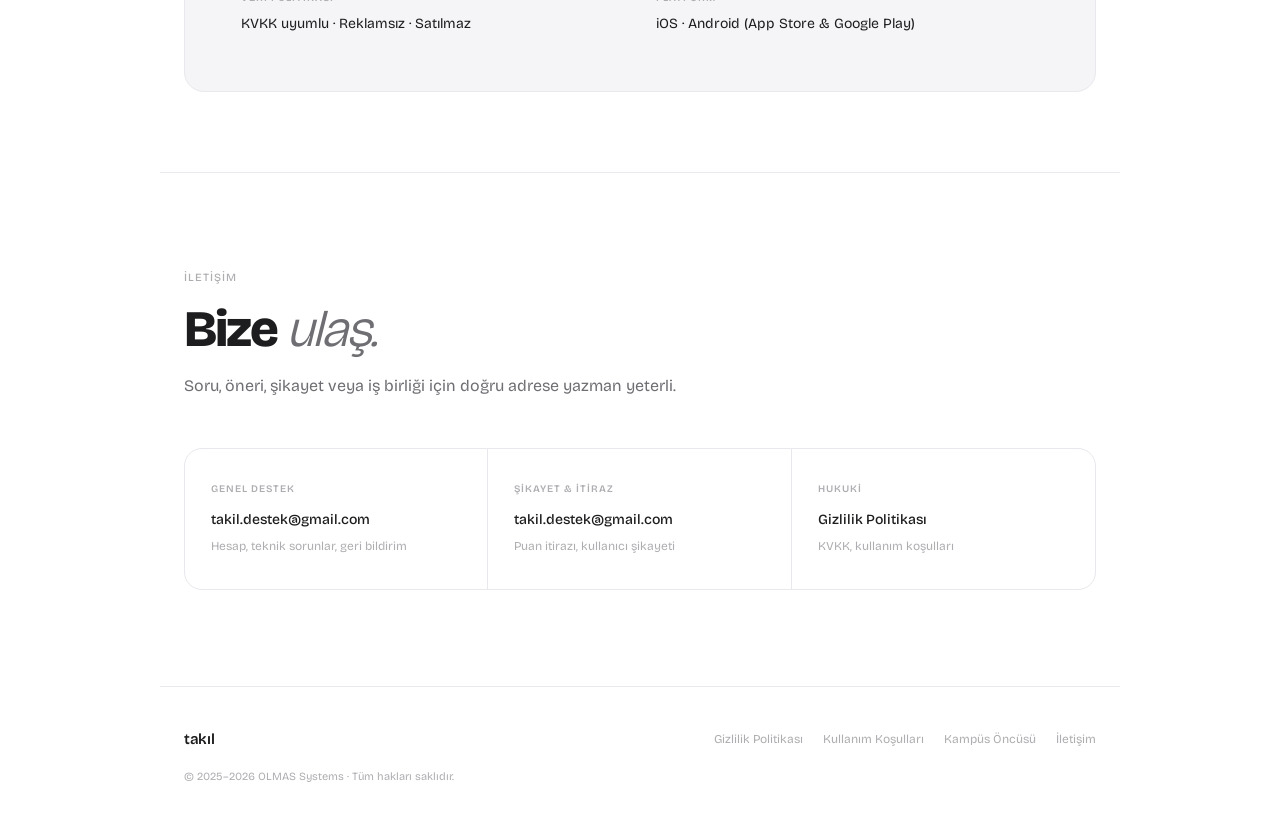
==== commit 26342fba: "Update index.html" ====
--- a/index.html
+++ b/index.html
@@ -3,11 +3,91 @@
 <head>
   <meta charset="UTF-8" />
   <meta name="viewport" content="width=device-width, initial-scale=1.0" />
-  <title>takıl — Kampüste gerçek şeyler yap</title>
-  <meta name="description" content="takıl, Eskişehir Osmangazi Üniversitesi öğrencileri için sosyal etkinlik platformu." />
+  <title>takıl — OGÜ Etkinlik Uygulaması | Eskişehir Osmangazi Üniversitesi</title>
+  <meta name="description" content="takıl, Eskişehir Osmangazi Üniversitesi öğrencilerine özel sosyal etkinlik uygulaması. OGÜ'de etkinlik bul, katıl, organize et. Ücretsiz. Reklamsız. Güvenli." />
+  <meta name="keywords" content="OGÜ etkinlik uygulaması, Eskişehir Osmangazi Üniversitesi sosyal uygulama, kampüs etkinlik, üniversite etkinlik platformu, OGÜ öğrenci uygulaması, Eskişehir etkinlik" />
+  <meta name="robots" content="index, follow" />
+  <link rel="canonical" href="https://takiltr.com/" />
+
+  <!-- Open Graph -->
+  <meta property="og:type" content="website" />
+  <meta property="og:url" content="https://takiltr.com/" />
+  <meta property="og:site_name" content="takıl" />
+  <meta property="og:locale" content="tr_TR" />
+  <meta property="og:title" content="takıl — OGÜ Etkinlik Uygulaması" />
+  <meta property="og:description" content="Eskişehir Osmangazi Üniversitesi öğrencilerine özel etkinlik platformu. Etkinlik bul, katıl, organize et. Ücretsiz. Reklamsız." />
+  <meta property="og:image" content="https://takiltr.com/Img/image1.jpg" />
+  <meta property="og:image:width" content="1200" />
+  <meta property="og:image:height" content="630" />
+
+  <!-- Twitter Card -->
+  <meta name="twitter:card" content="summary_large_image" />
+  <meta name="twitter:title" content="takıl — OGÜ Etkinlik Uygulaması" />
+  <meta name="twitter:description" content="Eskişehir Osmangazi Üniversitesi öğrencilerine özel etkinlik platformu. Etkinlik bul, katıl, organize et." />
+  <meta name="twitter:image" content="https://takiltr.com/Img/image1.jpg" />
+
   <link rel="icon" type="image/png" href="/favicon.png" />
   <link rel="apple-touch-icon" sizes="180x180" href="/mb-favicon.png" />
+  <link rel="icon" type="image/png" sizes="192x192" href="/mb-favicon.png" />
+  <link rel="icon" type="image/png" sizes="512x512" href="/mb-favicon.png" />
   <meta name="theme-color" content="#ffffff" />
+
+  <!-- JSON-LD Structured Data -->
+  <script type="application/ld+json">
+  {
+    "@context": "https://schema.org",
+    "@graph": [
+      {
+        "@type": "WebSite",
+        "@id": "https://takiltr.com/#website",
+        "url": "https://takiltr.com/",
+        "name": "takıl",
+        "description": "Eskişehir Osmangazi Üniversitesi öğrencilerine özel etkinlik ve sosyal platform",
+        "inLanguage": "tr",
+        "publisher": { "@id": "https://takiltr.com/#organization" }
+      },
+      {
+        "@type": "Organization",
+        "@id": "https://takiltr.com/#organization",
+        "name": "OLMAS Systems",
+        "url": "https://takiltr.com/",
+        "logo": {
+          "@type": "ImageObject",
+          "url": "https://takiltr.com/mb-favicon.png",
+          "width": 512,
+          "height": 512
+        },
+        "email": "destek@takiltr.com",
+        "foundingDate": "2024",
+        "foundingLocation": {
+          "@type": "Place",
+          "addressLocality": "Eskişehir",
+          "addressCountry": "TR"
+        },
+        "sameAs": [
+          "https://play.google.com/store/apps/details?id=com.jawidolmas.takil"
+        ]
+      },
+      {
+        "@type": "MobileApplication",
+        "name": "takıl",
+        "description": "Eskişehir Osmangazi Üniversitesi öğrencilerine özel etkinlik ve sosyal platform. OGÜ'de etkinlik bul, katıl, organize et. Ücretsiz. Reklamsız.",
+        "applicationCategory": "SocialNetworkingApplication",
+        "operatingSystem": ["iOS", "Android"],
+        "url": "https://takiltr.com/",
+        "downloadUrl": "https://play.google.com/store/apps/details?id=com.jawidolmas.takil",
+        "offers": {
+          "@type": "Offer",
+          "price": "0",
+          "priceCurrency": "TRY"
+        },
+        "author": { "@id": "https://takiltr.com/#organization" },
+        "inLanguage": "tr",
+        "screenshot": "https://takiltr.com/Img/image3.png"
+      }
+    ]
+  }
+  </script>
   <link rel="preconnect" href="https://fonts.googleapis.com">
   <link rel="preconnect" href="https://fonts.gstatic.com" crossorigin>
   <link href="https://fonts.googleapis.com/css2?family=Bricolage+Grotesque:opsz,wght@12..96,300..800&display=swap" rel="stylesheet">
@@ -359,94 +439,73 @@
     .contact-header p { font-size: 16px; color: var(--text-2); line-height: 1.65; }
     .contact-value:hover { color: var(--accent) !important; text-decoration: none; }
 
-    /* ── RESPONSIVE ──────────────────────────────────────── */
+   /* ── RESPONSIVE ── */
+    .feature-chevron { display: none; }
+
     @media (max-width: 768px) {
-      /* nav */
       .nav-links { display: none; }
       .nav-hamburger { display: flex; }
       nav { padding: 0 20px; }
 
-      /* hero */
-      .hero-split {
-        grid-template-columns: 1fr;
-        min-height: auto;
-        padding-top: var(--nav-h);
-      }
-      .hero-photo {
-        height: 55vw;
-        order: -1;
-        border-radius: 0 0 0 28px;
-      }
-      .hero-left {
-        padding: 36px 24px 56px;
-        max-width: 100%;
-        margin-left: 0;
-      }
+      .hero-split { grid-template-columns: 1fr; min-height: auto; padding-top: var(--nav-h); }
+      .hero-photo { height: 55vw; order: -1; border-radius: 0 0 0 28px; }
+      .hero-left { padding: 36px 24px 56px; max-width: 100%; margin-left: 0; }
       .hero-left h1 { font-size: clamp(44px, 11vw, 64px); letter-spacing: -2px; }
 
-      /* mission */
       .mission-layout { grid-template-columns: 1fr; gap: 40px; }
       .phone-wrap { justify-content: center; }
       .phone-frame { width: 200px; }
-      
-
-      /* features */
-      .features-header { grid-template-columns: 1fr; gap: 20px; 
-      .feature-chevron { display: flex; }}
-      @media (max-width: 768px) {
-        .feature-line {
-          grid-template-columns: 40px 1fr 28px;
-          gap: 16px;
-          cursor: pointer;
-          -webkit-tap-highlight-color: transparent;
-        }
-        .feature-line-desc {
-          display: none;
-          grid-column: 2 / 4;
-          padding-top: 6px;
-          padding-bottom: 4px;
-          font-size: 13px;
-          color: var(--text-2);
-          line-height: 1.65;
-        }
-        .feature-line.open .feature-line-desc { display: block; }
-        .feature-chevron {
-          width: 28px; height: 28px;
-          border-radius: 50%;
-          border: 1px solid var(--border-l);
-          background: var(--bg-soft);
-          display: flex; align-items: center; justify-content: center;
-          flex-shrink: 0; margin-top: 0;
-          transition: background 0.15s, transform 0.25s;
-          color: var(--text-3);
-          font-size: 16px; font-weight: 300; line-height: 1;
-        }
-        .feature-line.open .feature-chevron {
-          background: var(--accent);
-          color: #fff;
-          transform: rotate(45deg);
-          border-color: var(--accent);
-        }
+
+      .features-header { grid-template-columns: 1fr; gap: 20px; }
+
+      .feature-line {
+        grid-template-columns: 40px 1fr 28px;
+        gap: 16px;
+        cursor: pointer;
+        -webkit-tap-highlight-color: transparent;
       }
-
-      /* manifesto */
+      .feature-line-desc {
+        display: none;
+        grid-column: 2 / 4;
+        padding-top: 6px;
+        padding-bottom: 4px;
+        font-size: 13px;
+        color: var(--text-2);
+        line-height: 1.65;
+      }
+      .feature-line.open .feature-line-desc { display: block; }
+      .feature-chevron {
+        display: flex;
+        width: 28px; height: 28px;
+        border-radius: 50%;
+        border: 1px solid var(--border-l);
+        background: var(--bg-soft);
+        align-items: center; justify-content: center;
+        flex-shrink: 0;
+        transition: background 0.15s, transform 0.25s;
+        color: var(--text-3);
+        font-size: 16px; font-weight: 300; line-height: 1;
+      }
+      .feature-line.open .feature-chevron {
+        background: var(--accent);
+        color: #fff;
+        transform: rotate(45deg);
+        border-color: var(--accent);
+      }
+
       .manifesto-block { padding: 72px 20px; }
       .manifesto-headline { letter-spacing: -2px; }
-
       .stat-item { padding: 32px 20px; }
       .stat-num { font-size: 44px; }
     }
 
-    /* iPad photo width */
     @media (min-width: 769px) and (max-width: 1024px) {
       .hero-left { padding: calc(var(--nav-h) + 56px) 40px 56px 40px; max-width: 480px; margin-left: 0; }
       .hero-left h1 { font-size: clamp(48px, 5.5vw, 72px); }
       .hero-photo img { object-position: center 20%; }
       .hero-split { min-height: 90svh; }
-      .feature-chevron { display: none; }
       .feature-line-desc { display: block; }
     }
-    .feature-chevron { display: none; }
   </style>
 </head>
 <body>
@@ -483,9 +542,9 @@
       <span class="hero-kicker">OGÜ · Eskişehir</span>
       <h1>Kampüste<br><em>gerçek</em><br><span class="accent">bağlantılar.</span></h1>
       <p class="hero-desc">
-        Etkinlik bul, katıl, organize et.
-        Gürültüsüz. Reklamsız. Gerçek insanlarla,
-        OGÜ'ye özel.
+        OGÜ'ye özel etkinlik uygulaması —
+        etkinlik bul, katıl, organize et.
+        Gürültüsüz. Reklamsız. Gerçek insanlarla.
       </p>
       <div class="hero-actions">
         <a href="#mission" class="btn-primary">Keşfet</a>
@@ -495,7 +554,7 @@
     <div class="hero-photo">
       <img
         src="Img/image1.jpg"
-        alt="OGÜ kampüs öğrencileri"
+        alt="OGÜ kampüs öğrencileri etkinliğe katılıyor — takıl Eskişehir Osmangazi Üniversitesi etkinlik uygulaması"
         loading="eager"
       />
       <div class="hero-photo-overlay"></div>
@@ -514,7 +573,7 @@
           güvenilir bir topluluk inşa etmek her zaman kolay değil.
         </p>
         <p class="mission-body">
-          takıl tam da bu boşluğu doldurmak için var.
+          takıl OGÜ etkinlik uygulaması tam da bu boşluğu doldurmak için var.
           Katılım puanı sistemi güvenilir bir ortam yaratır —
           her etkinlik, yeni bir bağlantı fırsatına dönüşür.
         </p>
@@ -525,7 +584,7 @@
           <div class="phone-side-btn vol-dn"></div>
           <div class="phone-side-btn power"></div>
           <div class="phone-screen">
-            <img src="Img/image3.png" alt="takıl uygulama ekranı" />
+            <img src="Img/image3.png" alt="takıl OGÜ etkinlik uygulaması ekranı — etkinlik listesi ve katılım sistemi" />
           </div>
         </div>
       </div>
@@ -630,7 +689,7 @@
       <div>
         <div class="founder-card">
           <div class="founder-avatar">
-            <img src="https://raw.githubusercontent.com/jawidolmas/takil-legal/refs/heads/main/Image2.jpg" alt="Jawid OLMAS" />
+            <img src="Img/founder.jpg" alt="Jawid OLMAS" />
           </div>
           <div class="founder-name">Jawid OLMAS</div>
           <div class="founder-role">Kurucu · OLMAS Systems</div>
@@ -665,7 +724,7 @@
     <div class="company-wrap">
       <div class="company-header">
         <div class="company-logo">
-          <img src="https://raw.githubusercontent.com/jawidolmas/takil-legal/refs/heads/main/android-chrome-512x512.png" alt="OLMAS Systems" />
+          <img src="Img/olmas.png" alt="OLMAS Systems" />
         </div>
         <div>
           <div class="company-name">OLMAS Systems</div>
@@ -740,7 +799,7 @@
       document.body.style.overflow = '';
     }
 
-   
+
     document.addEventListener('click', (e) => {
       if (!hamburger.contains(e.target) && !mobileMenu.contains(e.target)) {
         closeMenu();
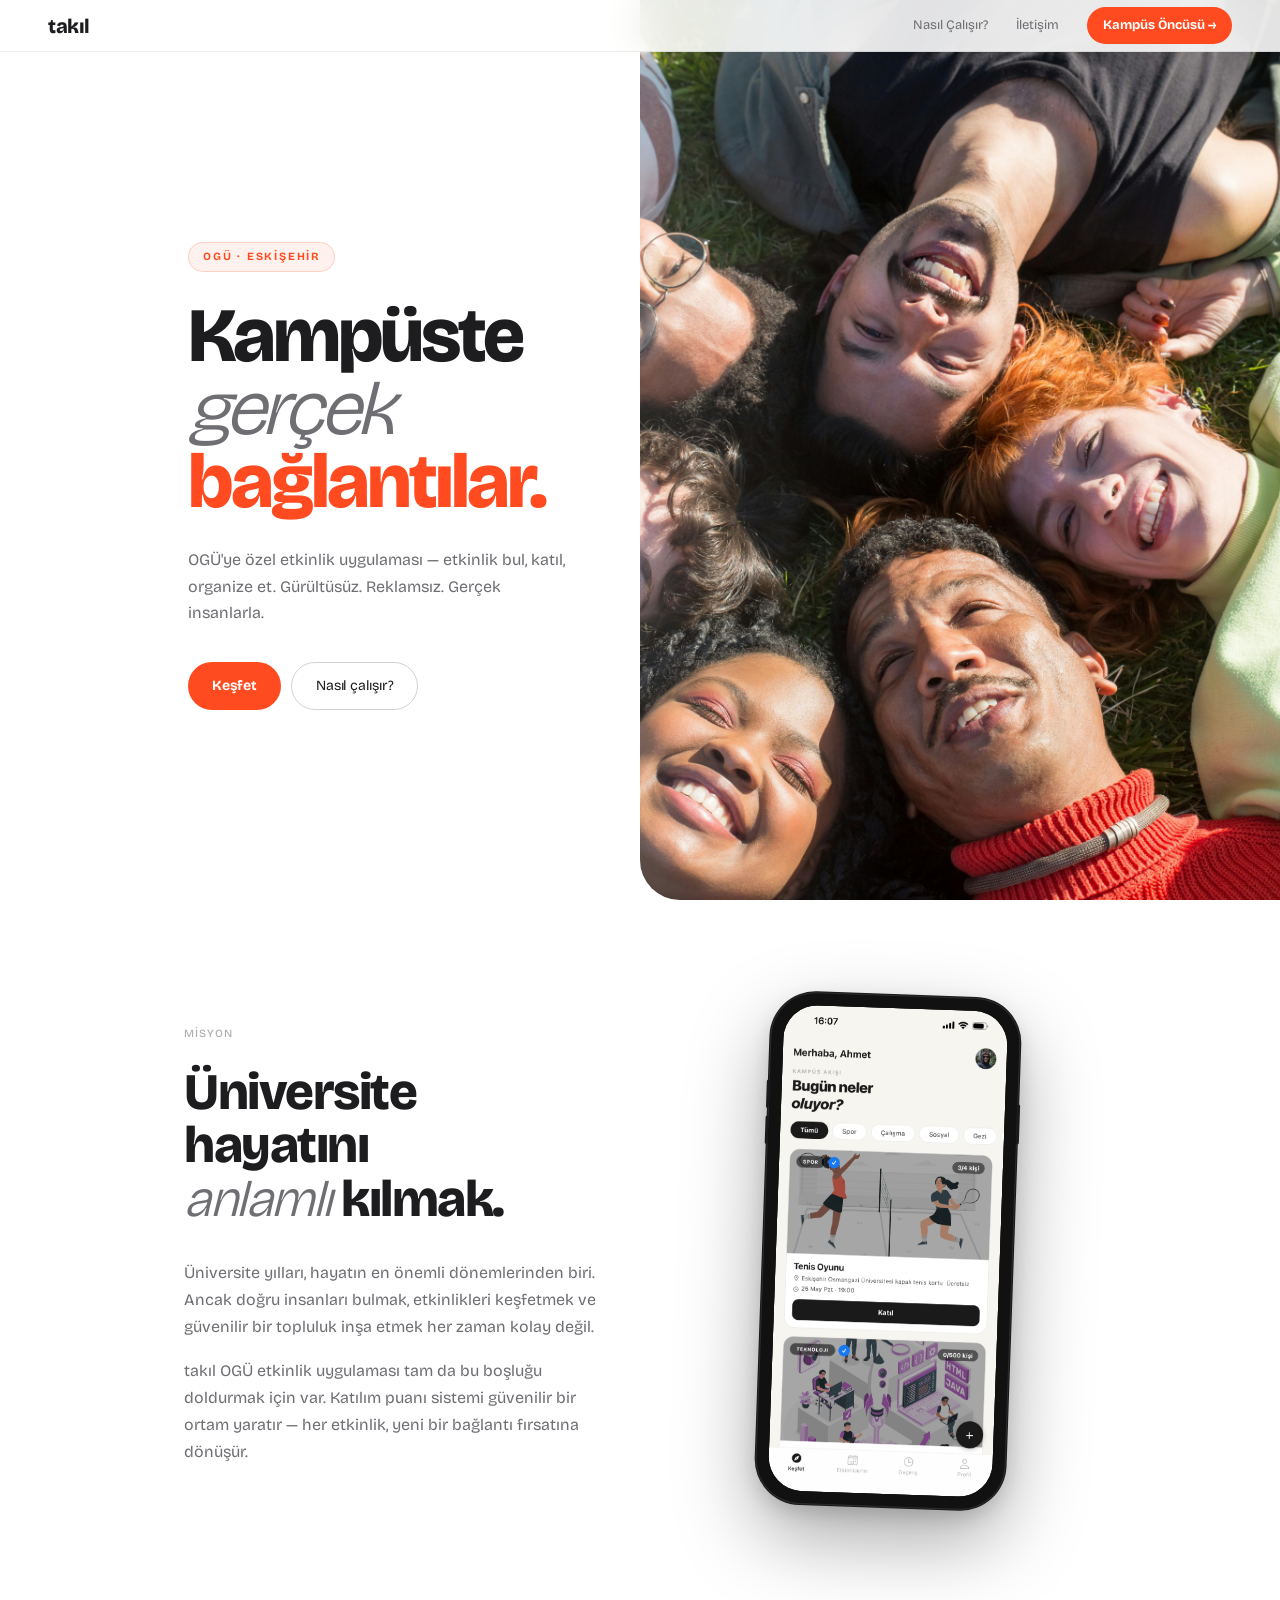
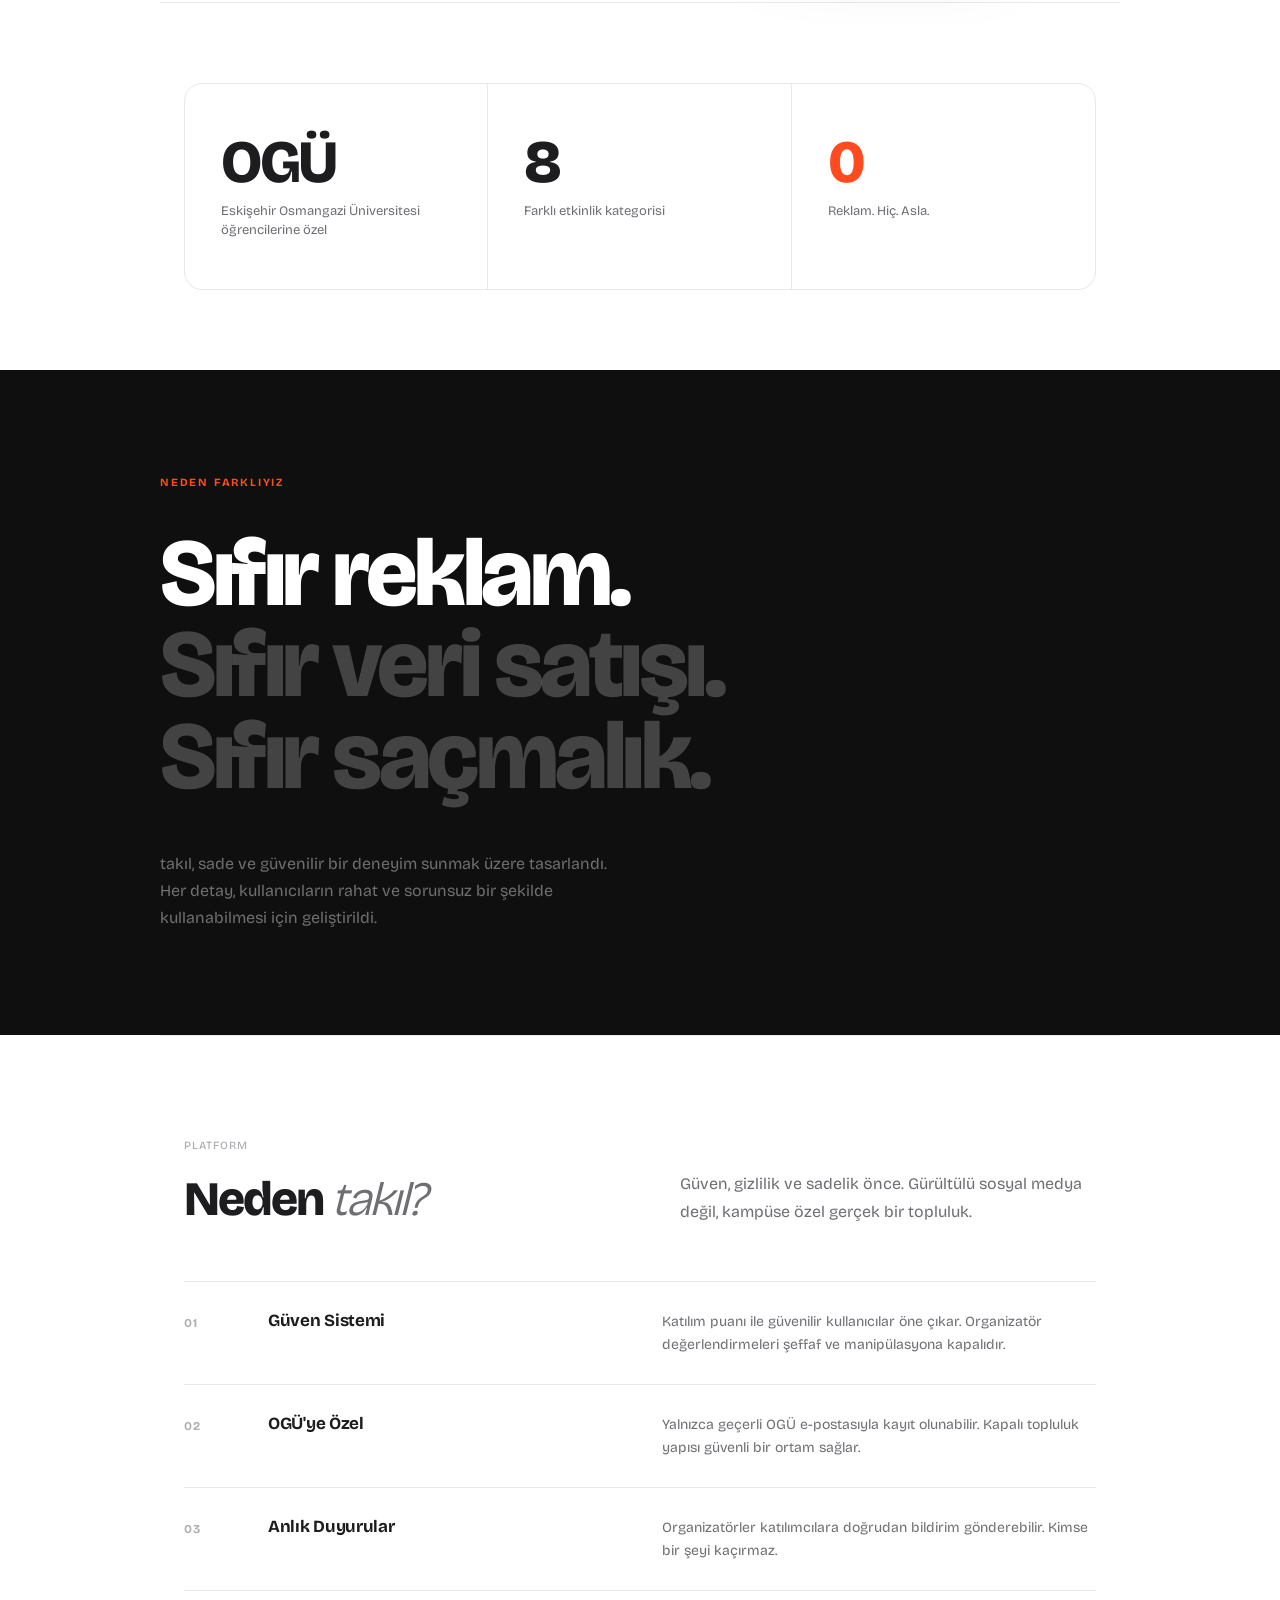
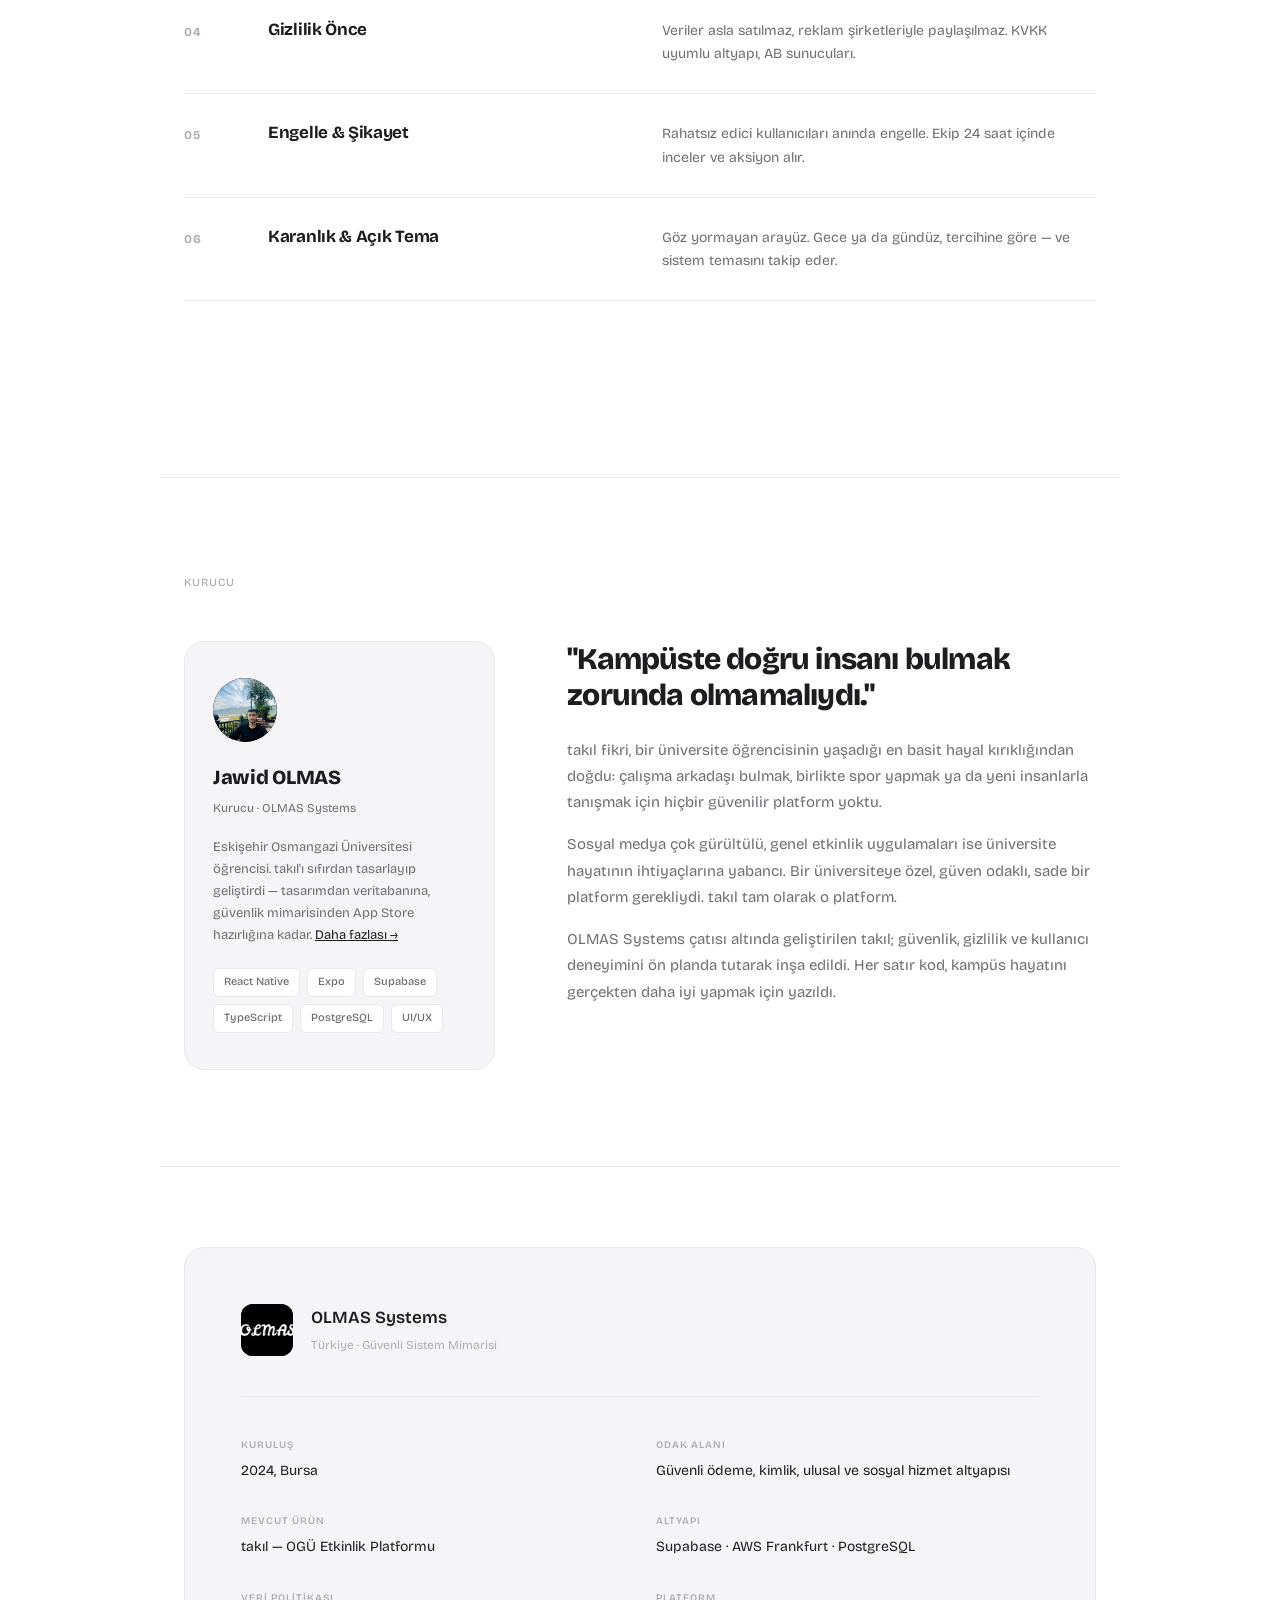
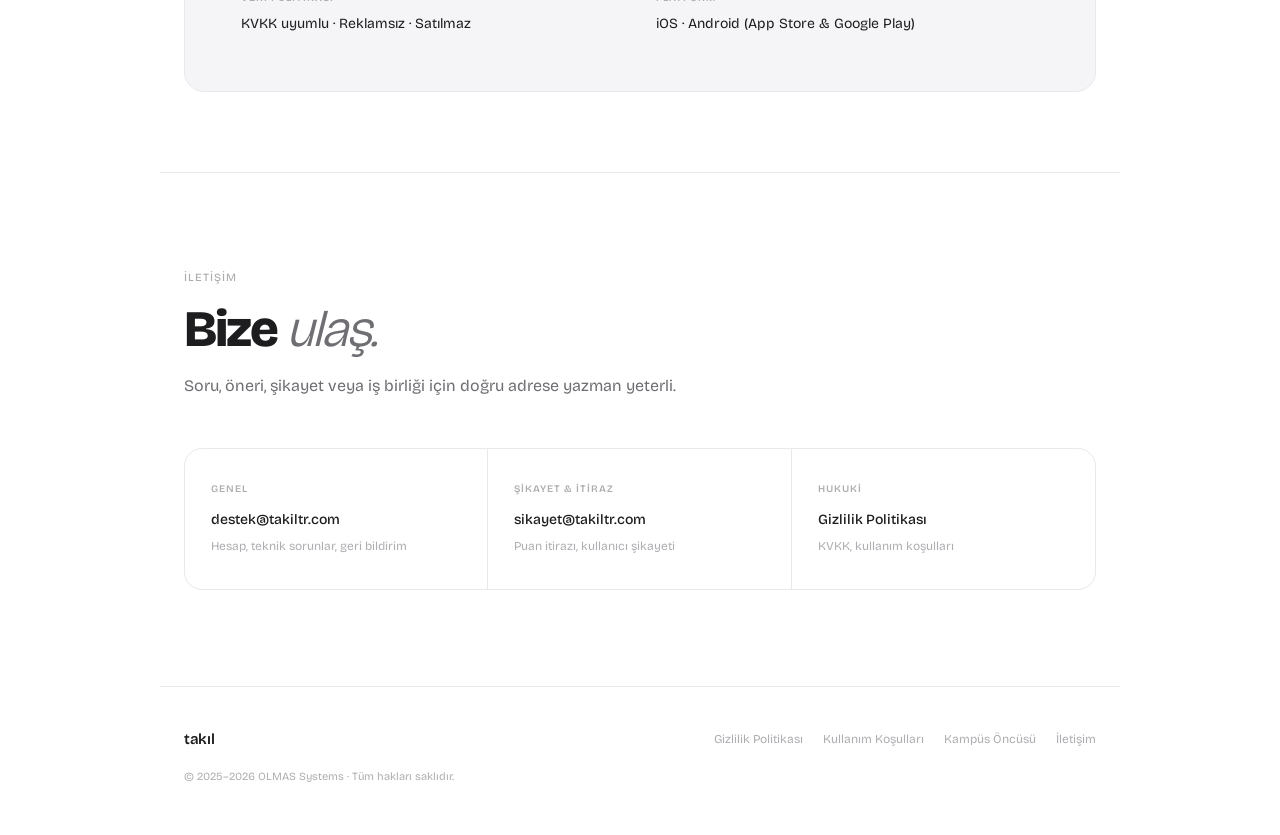
==== commit 94387315: "Update index.html" ====
--- a/index.html
+++ b/index.html
@@ -5,7 +5,7 @@
   <meta name="viewport" content="width=device-width, initial-scale=1.0" />
   <title>takıl — OGÜ Etkinlik Uygulaması | Eskişehir Osmangazi Üniversitesi</title>
   <meta name="description" content="takıl, Eskişehir Osmangazi Üniversitesi öğrencilerine özel sosyal etkinlik uygulaması. OGÜ'de etkinlik bul, katıl, organize et. Ücretsiz. Reklamsız. Güvenli." />
-  <meta name="keywords" content="OGÜ etkinlik uygulaması, Eskişehir Osmangazi Üniversitesi sosyal uygulama, kampüs etkinlik, üniversite etkinlik platformu, OGÜ öğrenci uygulaması, Eskişehir etkinlik" />
+  <meta name="keywords" content="takıl, takil, takiltr, takıl uygulama, takil uygulama, takıl OGÜ, takil OGU, OGÜ etkinlik uygulaması, Eskişehir Osmangazi Üniversitesi sosyal uygulama, kampüs etkinlik, üniversite etkinlik platformu, OGÜ öğrenci uygulaması, Eskişehir etkinlik" />
   <meta name="robots" content="index, follow" />
   <link rel="canonical" href="https://takiltr.com/" />
 
@@ -512,11 +512,11 @@
 
   <!-- NAV -->
   <nav>
-    <a class="nav-logo" href="index.html">takıl</a>
+    <a class="nav-logo" href="/">takıl</a>
     <div class="nav-links">
-      <a href="how-it-works.html">Nasıl Çalışır?</a>
+      <a href="/how-it-works/">Nasıl Çalışır?</a>
       <a href="#contact">İletişim</a>
-      <a href="ambassadors.html" class="nav-cta">Kampüs Öncüsü →</a>
+      <a href="/ambassadors/" class="nav-cta">Kampüs Öncüsü →</a>
     </div>
     <button class="nav-hamburger" id="hamburger" aria-label="Menü">
       <span></span><span></span><span></span>
@@ -525,11 +525,11 @@
 
   <!-- MOBILE MENU -->
   <div class="mobile-menu" id="mobileMenu">
-    <a href="how-it-works.html" onclick="closeMenu()">Nasıl Çalışır?</a>
-    <a href="ambassadors.html" onclick="closeMenu()">Kampüs Öncüsü</a>
+    <a href="/how-it-works/" onclick="closeMenu()">Nasıl Çalışır?</a>
+    <a href="/ambassadors/" onclick="closeMenu()">Kampüs Öncüsü</a>
     <a href="#contact" onclick="closeMenu()">İletişim</a>
-    <a href="privacy-policy.html" onclick="closeMenu()">Gizlilik Politikası</a>
-    <a href="terms.html" onclick="closeMenu()">Kullanım Koşulları</a>
+    <a href="/privacy-policy.html" onclick="closeMenu()">Gizlilik Politikası</a>
+    <a href="/terms.html" onclick="closeMenu()">Kullanım Koşulları</a>
   <div class="mobile-menu-brand">
   <span class="mmb-name"><span class="mmb-accent">OLMAS</span> Systems</span>
   <span class="mmb-sub">© 2025–2026 · Tüm hakları saklıdır</span>
@@ -548,7 +548,7 @@
       </p>
       <div class="hero-actions">
         <a href="#mission" class="btn-primary">Keşfet</a>
-        <a href="how-it-works.html" class="btn-ghost">Nasıl çalışır?</a>
+        <a href="/how-it-works/" class="btn-ghost">Nasıl çalışır?</a>
       </div>
     </div>
     <div class="hero-photo">
@@ -696,7 +696,7 @@
           <div class="founder-bio">
             Eskişehir Osmangazi Üniversitesi öğrencisi. takıl'ı sıfırdan tasarlayıp geliştirdi —
             tasarımdan veritabanına, güvenlik mimarisinden App Store hazırlığına kadar.
-            <a href="founders.html">Daha fazlası →</a>
+            <a href="/founders/">Daha fazlası →</a>
           </div>
           <div class="founder-tags">
             <span class="founder-tag">React Native</span>
@@ -753,18 +753,18 @@
     </div>
     <div class="contact-grid">
       <div class="contact-item">
-        <div class="contact-type">Genel Destek</div>
-        <a class="contact-value" href="mailto:takil.destek@gmail.com">takil.destek@gmail.com</a>
+        <div class="contact-type">Genel </div>
+        <a class="contact-value" href="mailto:destek@takiltr.com">destek@takiltr.com</a>
         <div class="contact-desc">Hesap, teknik sorunlar, geri bildirim</div>
       </div>
       <div class="contact-item">
         <div class="contact-type">Şikayet &amp; İtiraz</div>
-        <a class="contact-value" href="mailto:takil.destek@gmail.com">takil.destek@gmail.com</a>
+        <a class="contact-value" href="mailto:sikayet@takiltr.com">sikayet@takiltr.com</a>
         <div class="contact-desc">Puan itirazı, kullanıcı şikayeti</div>
       </div>
       <div class="contact-item">
         <div class="contact-type">Hukuki</div>
-        <a class="contact-value" href="privacy-policy.html">Gizlilik Politikası</a>
+        <a class="contact-value" href="/privacy-policy.html">Gizlilik Politikası</a>
         <div class="contact-desc">KVKK, kullanım koşulları</div>
       </div>
     </div>
@@ -775,10 +775,10 @@
   <footer>
     <div class="footer-left">takıl</div>
     <div class="footer-links">
-      <a href="privacy-policy.html">Gizlilik Politikası</a>
-      <a href="terms.html">Kullanım Koşulları</a>
-      <a href="ambassadors.html">Kampüs Öncüsü</a>
-      <a href="mailto:takil.destek@gmail.com">İletişim</a>
+      <a href="/privacy-policy.html">Gizlilik Politikası</a>
+      <a href="/terms.html">Kullanım Koşulları</a>
+      <a href="/ambassadors/">Kampüs Öncüsü</a>
+      <a href="mailto:destek@takiltr.com">İletişim</a>
     </div>
     <div class="footer-copy">© 2025–2026 OLMAS Systems · Tüm hakları saklıdır.</div>
   </footer>
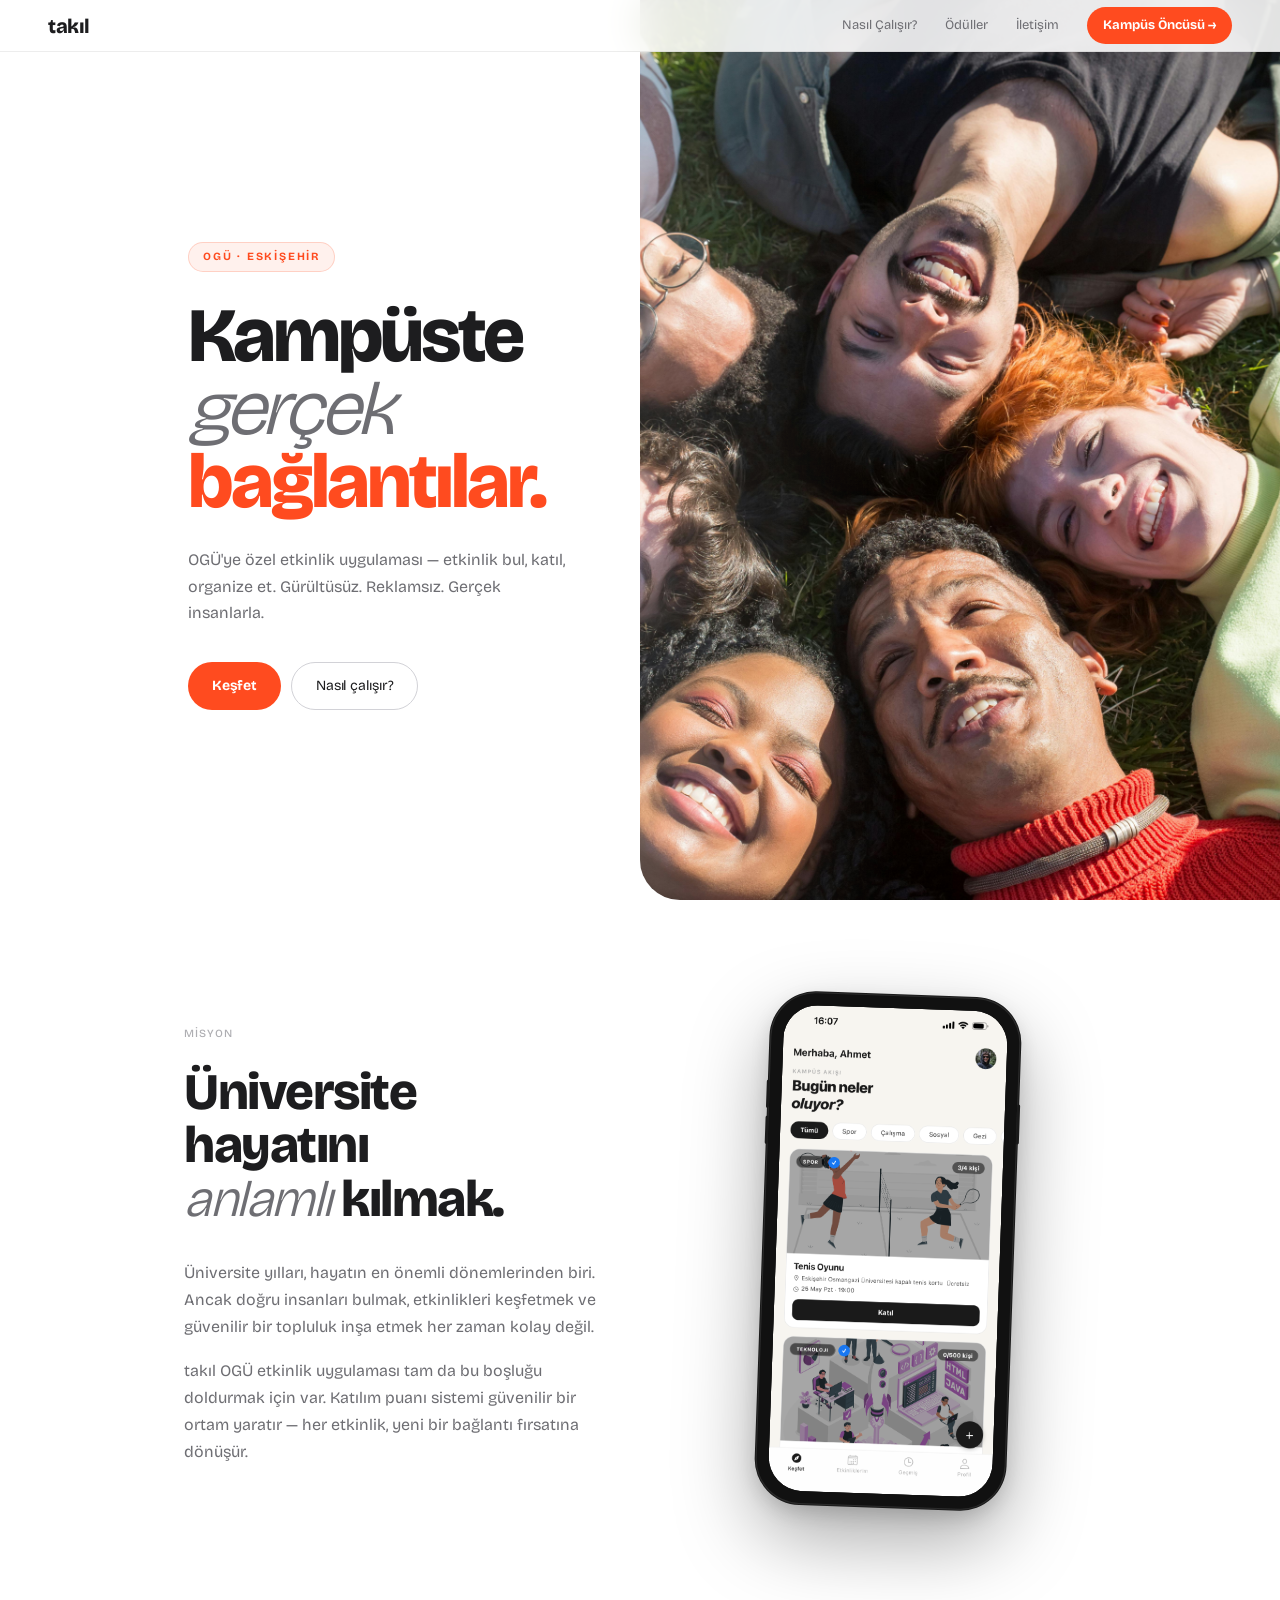
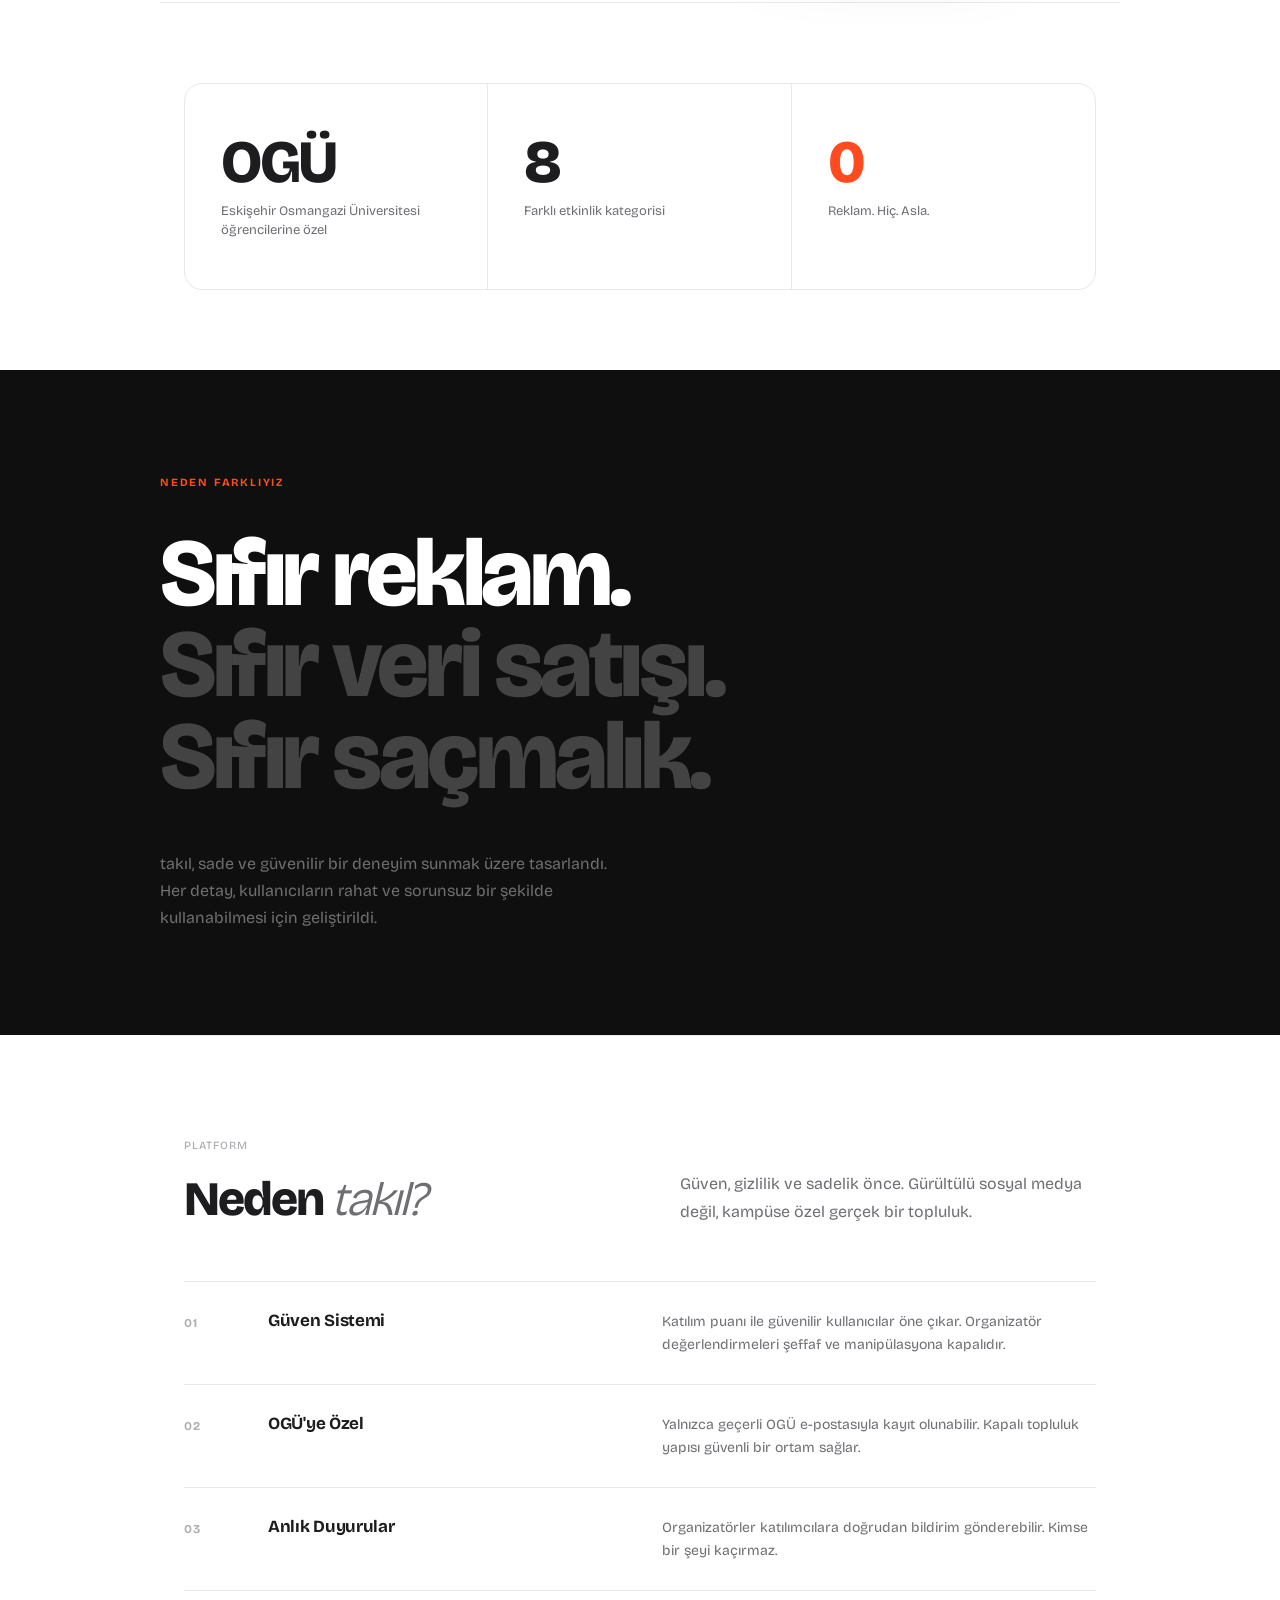
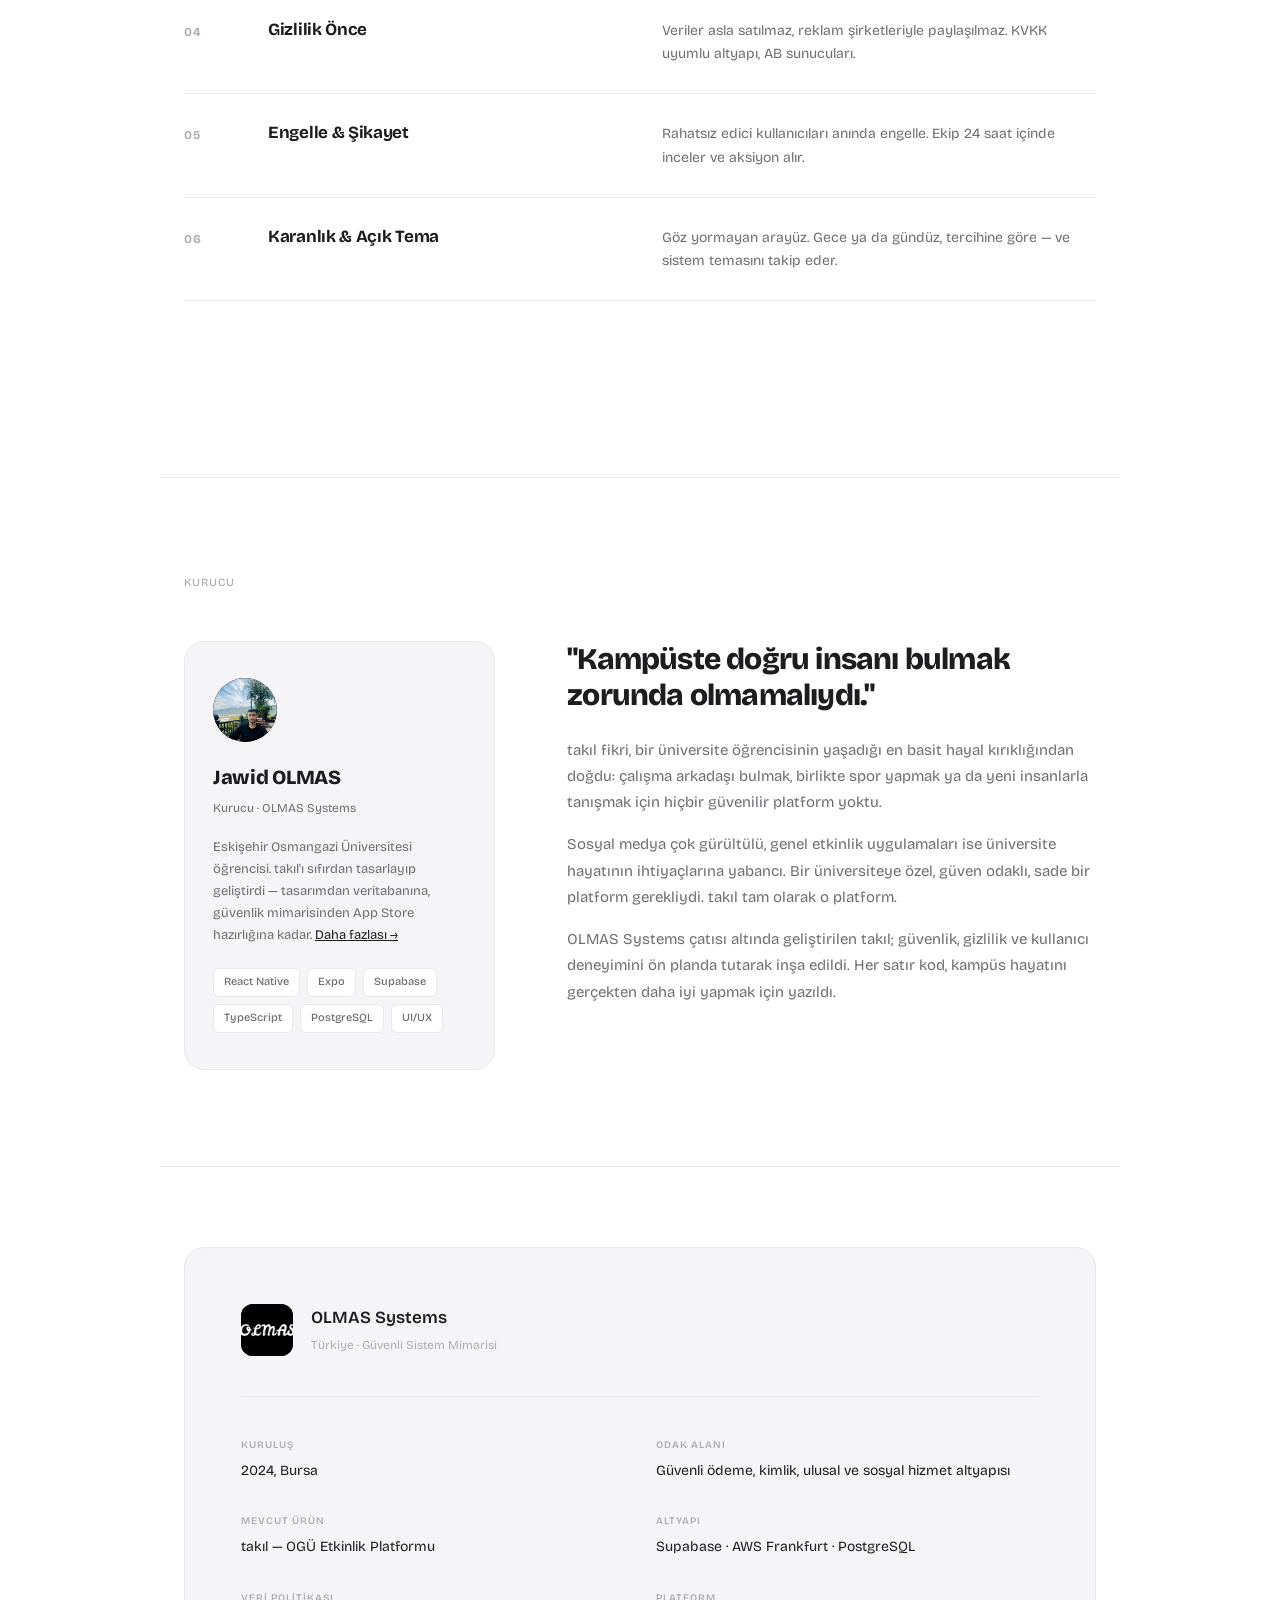
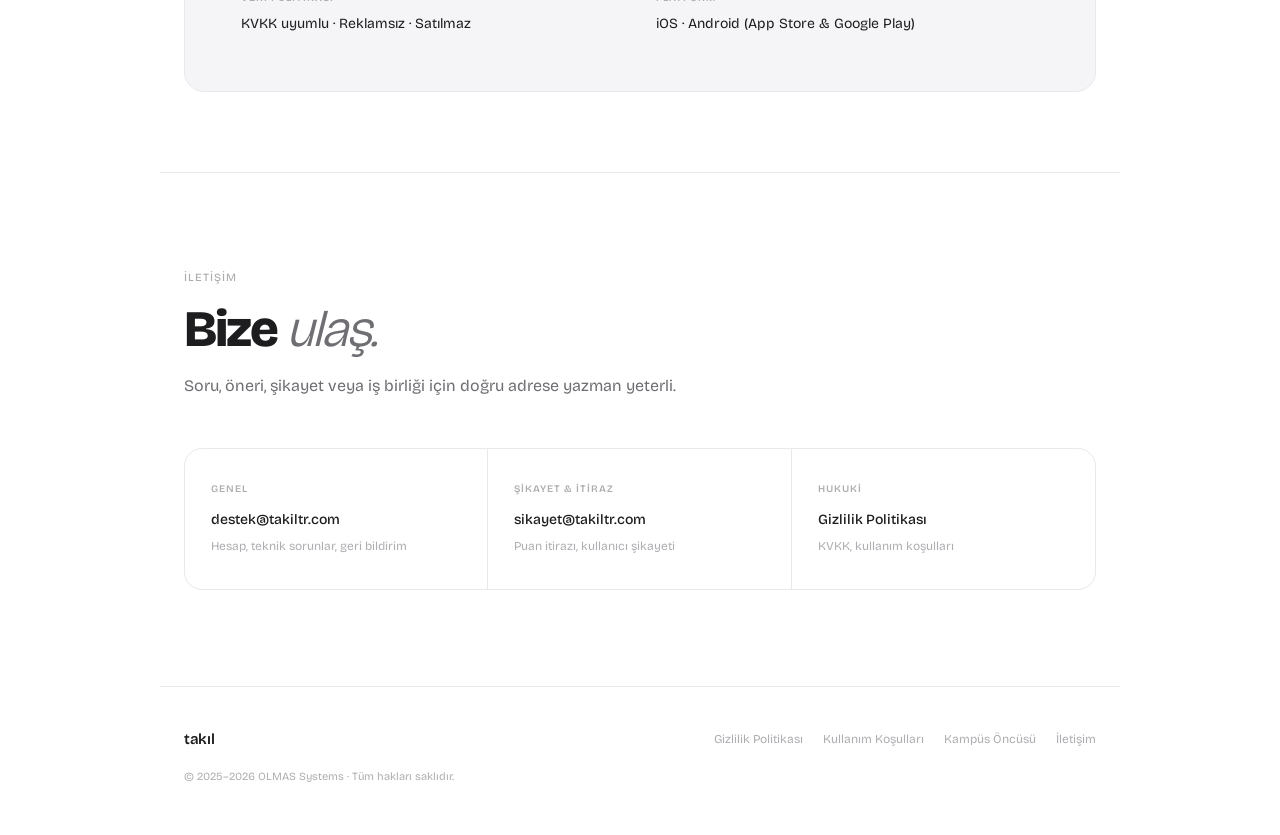
==== commit 0cf966ed: "Update index.html" ====
--- a/index.html
+++ b/index.html
@@ -515,6 +515,7 @@
     <a class="nav-logo" href="/">takıl</a>
     <div class="nav-links">
       <a href="/how-it-works/">Nasıl Çalışır?</a>
+      <a href="/prizes/">Ödüller</a>
       <a href="#contact">İletişim</a>
       <a href="/ambassadors/" class="nav-cta">Kampüs Öncüsü →</a>
     </div>
@@ -526,6 +527,7 @@
   <!-- MOBILE MENU -->
   <div class="mobile-menu" id="mobileMenu">
     <a href="/how-it-works/" onclick="closeMenu()">Nasıl Çalışır?</a>
+    <a href="/prizes/" onclick="closeMenu()">Ödüller</a>
     <a href="/ambassadors/" onclick="closeMenu()">Kampüs Öncüsü</a>
     <a href="#contact" onclick="closeMenu()">İletişim</a>
     <a href="/privacy-policy.html" onclick="closeMenu()">Gizlilik Politikası</a>
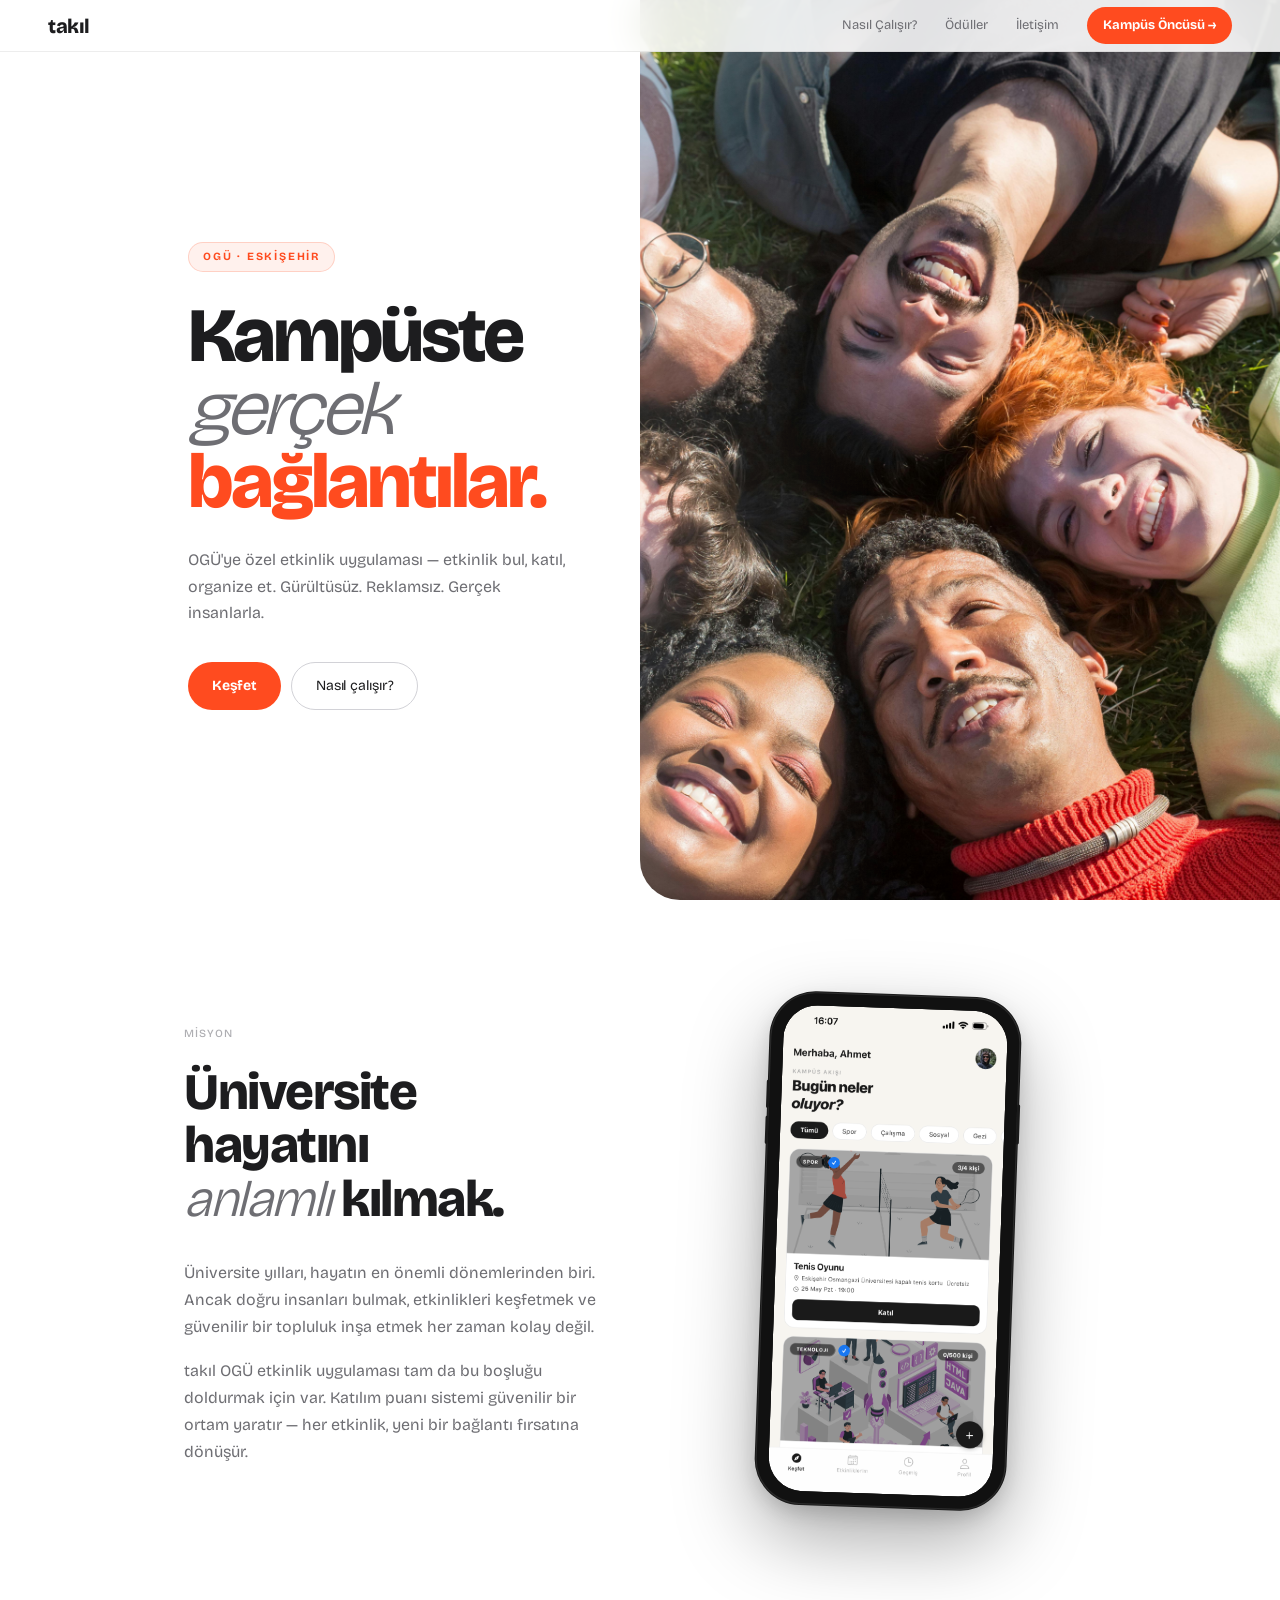
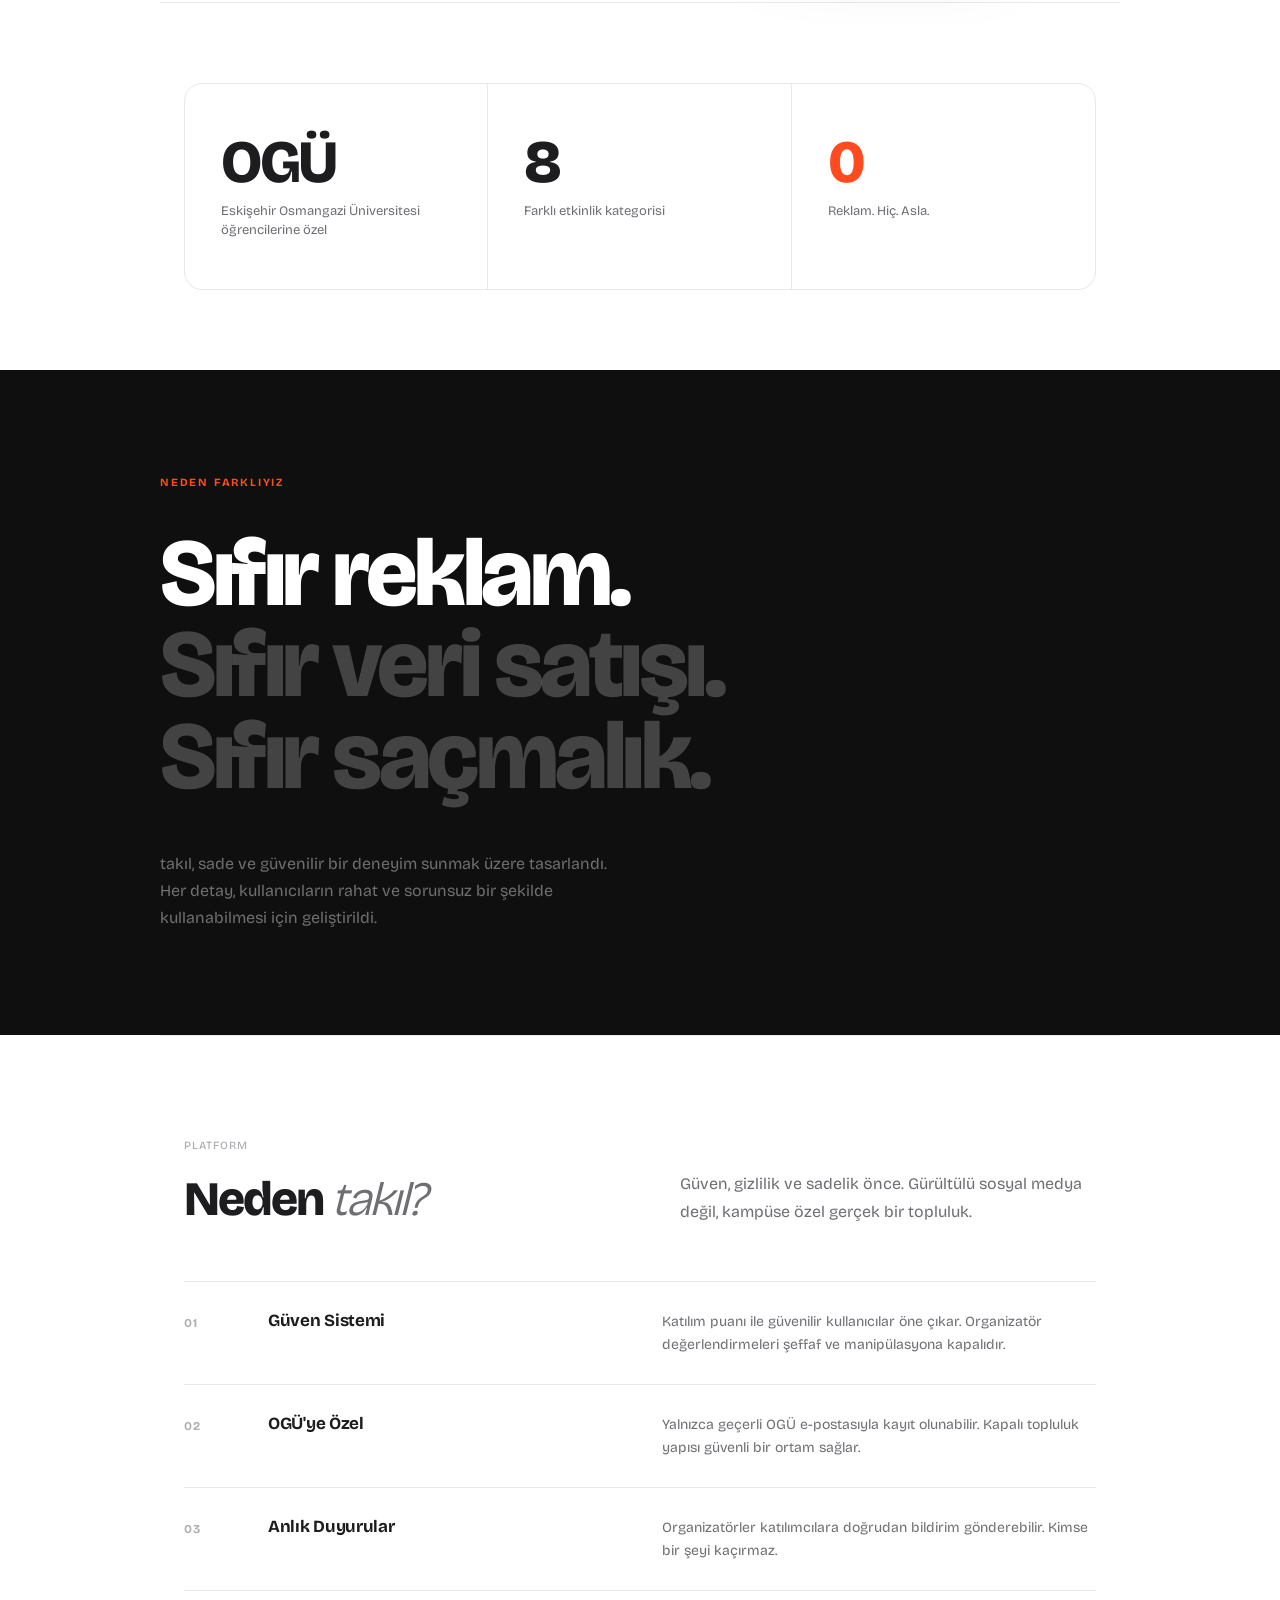
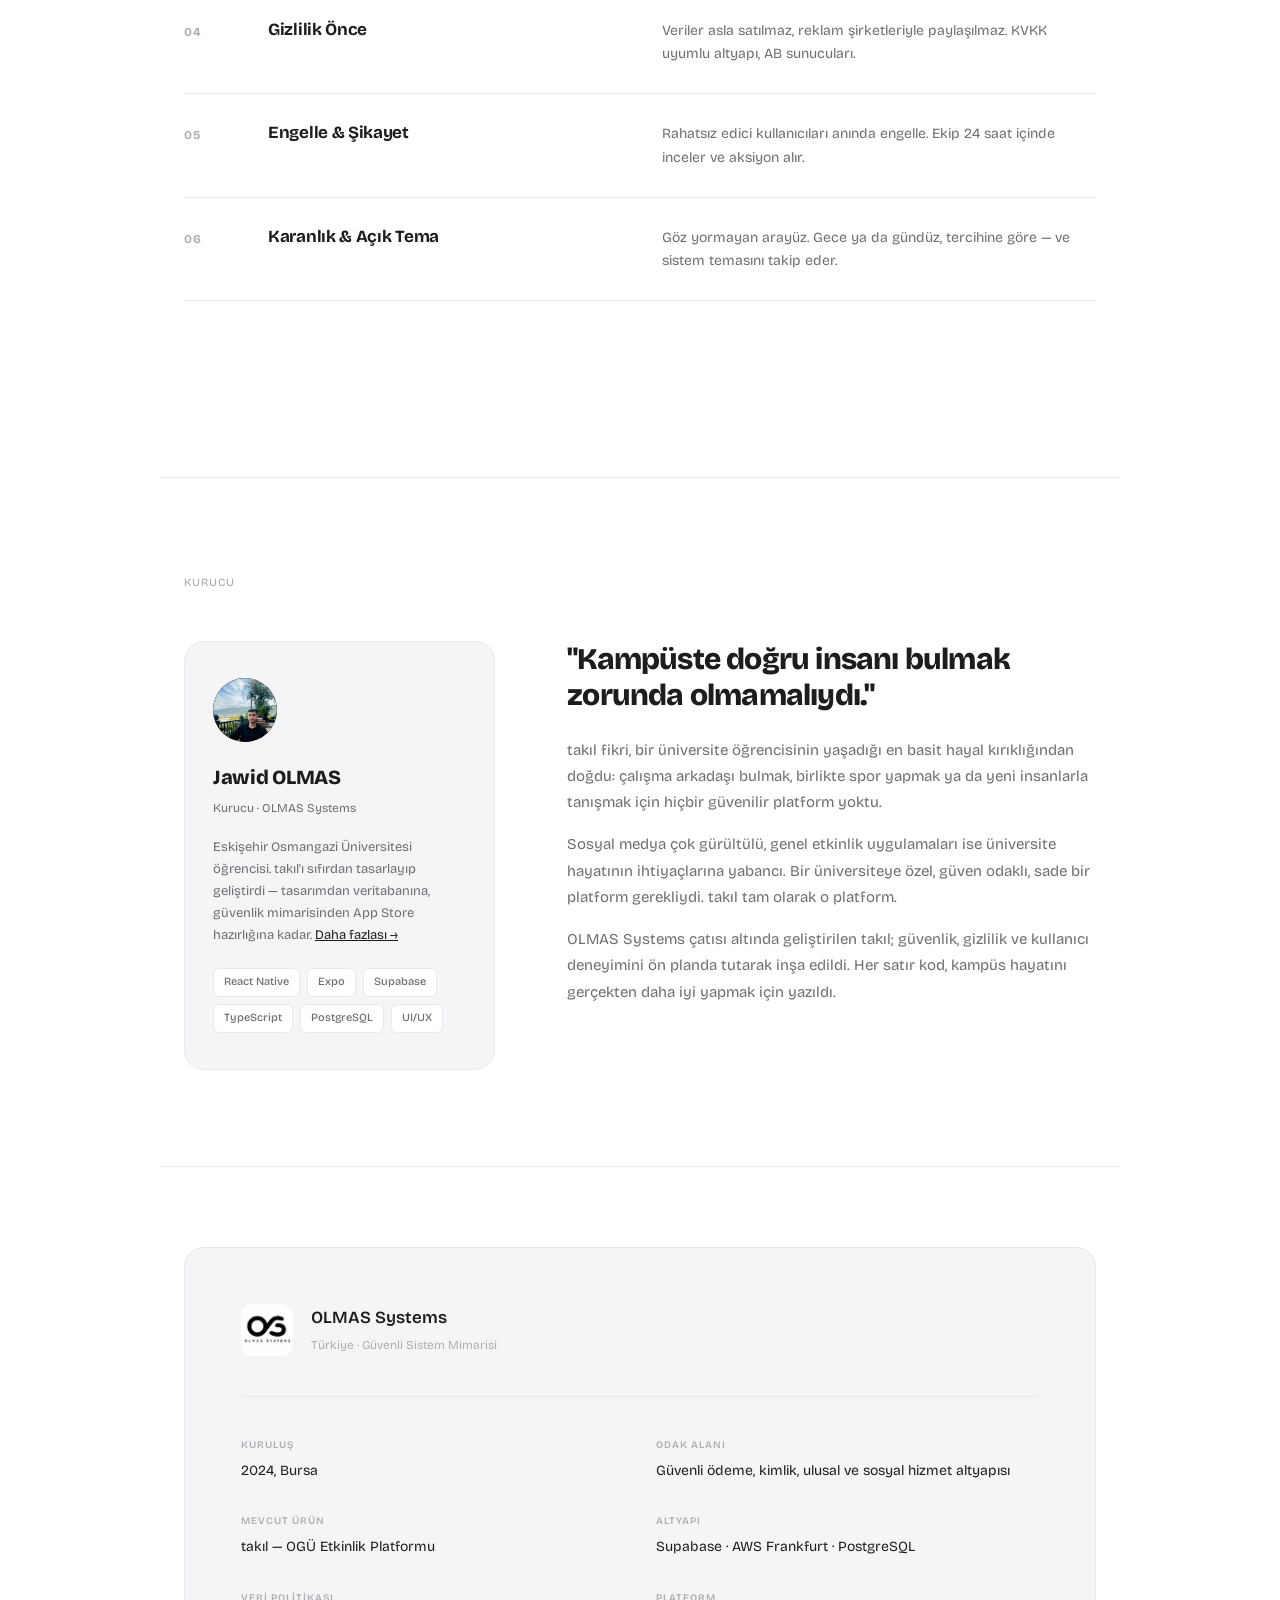
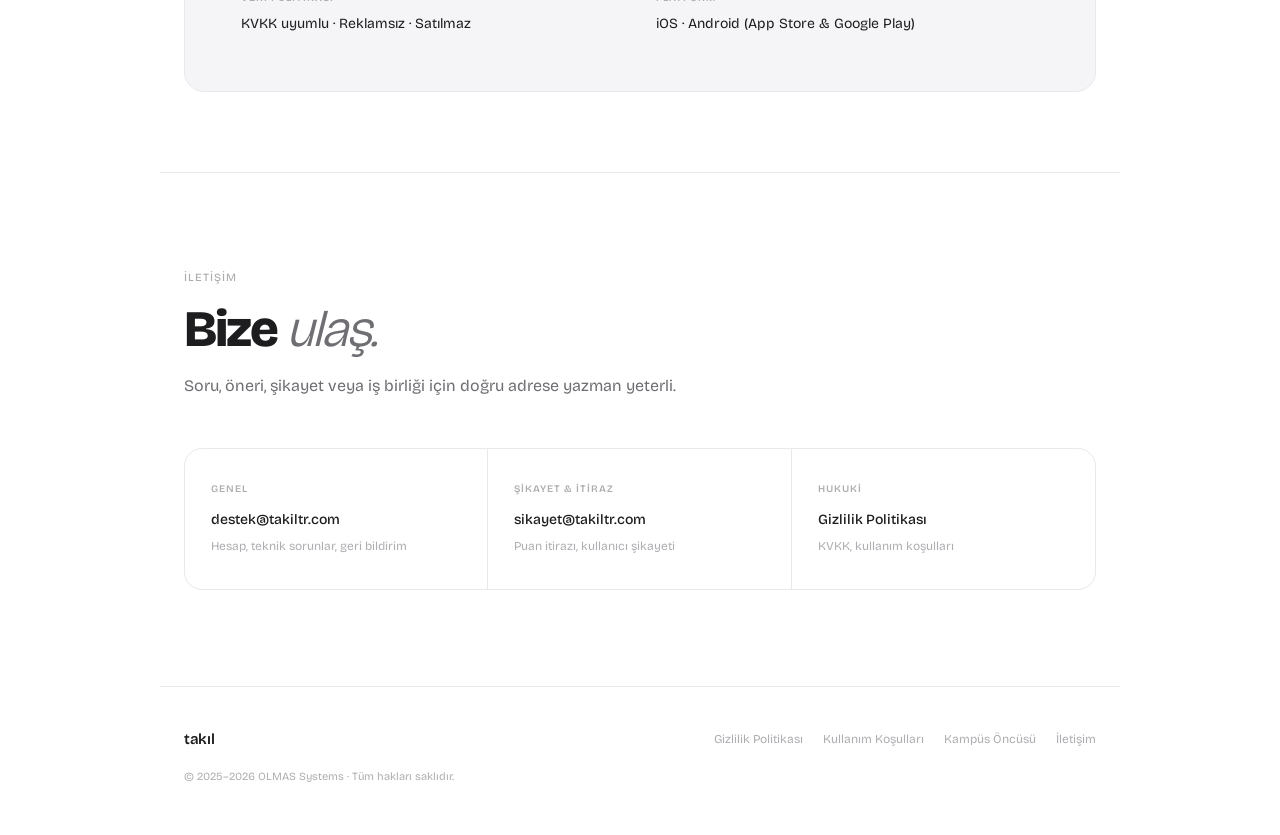
==== commit 7cdefa89: "Update index.html" ====
--- a/index.html
+++ b/index.html
@@ -726,7 +726,7 @@
     <div class="company-wrap">
       <div class="company-header">
         <div class="company-logo">
-          <img src="Img/olmas.png" alt="OLMAS Systems" />
+          <img src="Img/olmas-systems.jpg" alt="OLMAS Systems" />
         </div>
         <div>
           <div class="company-name">OLMAS Systems</div>
